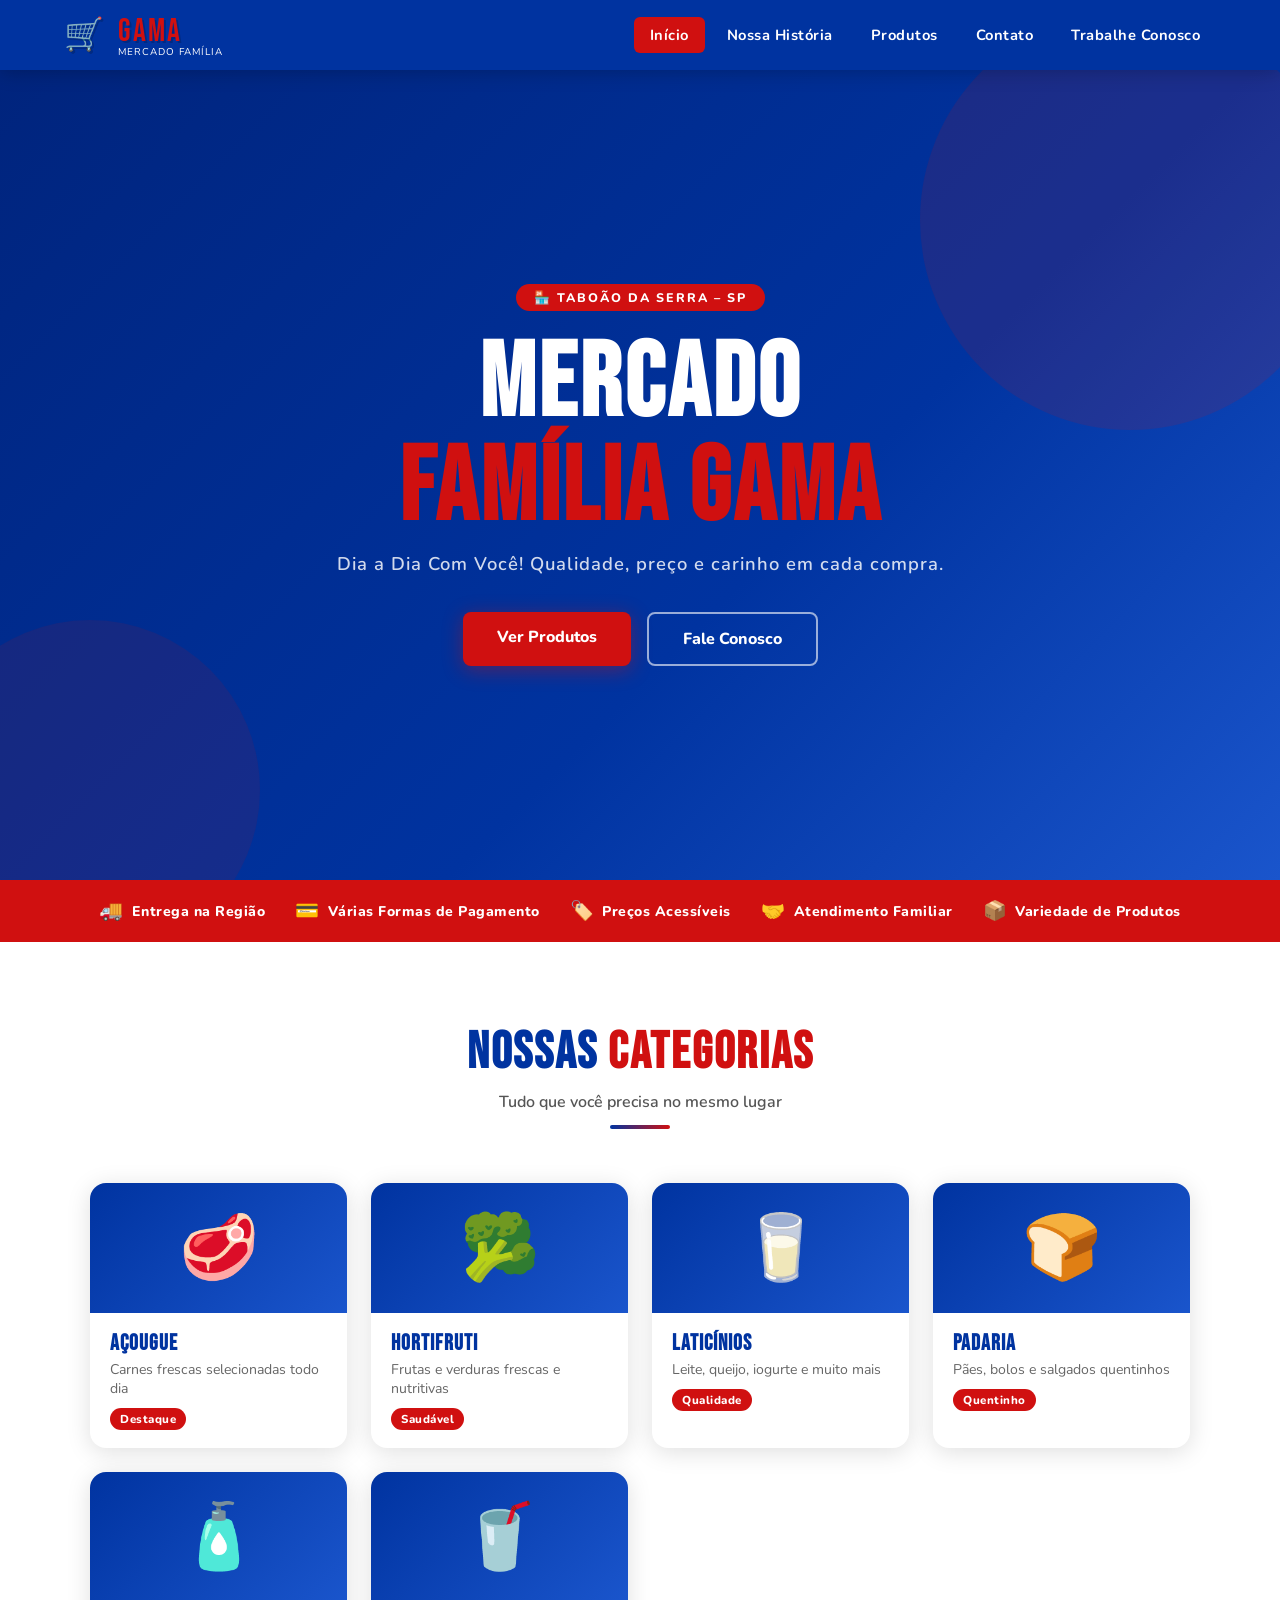
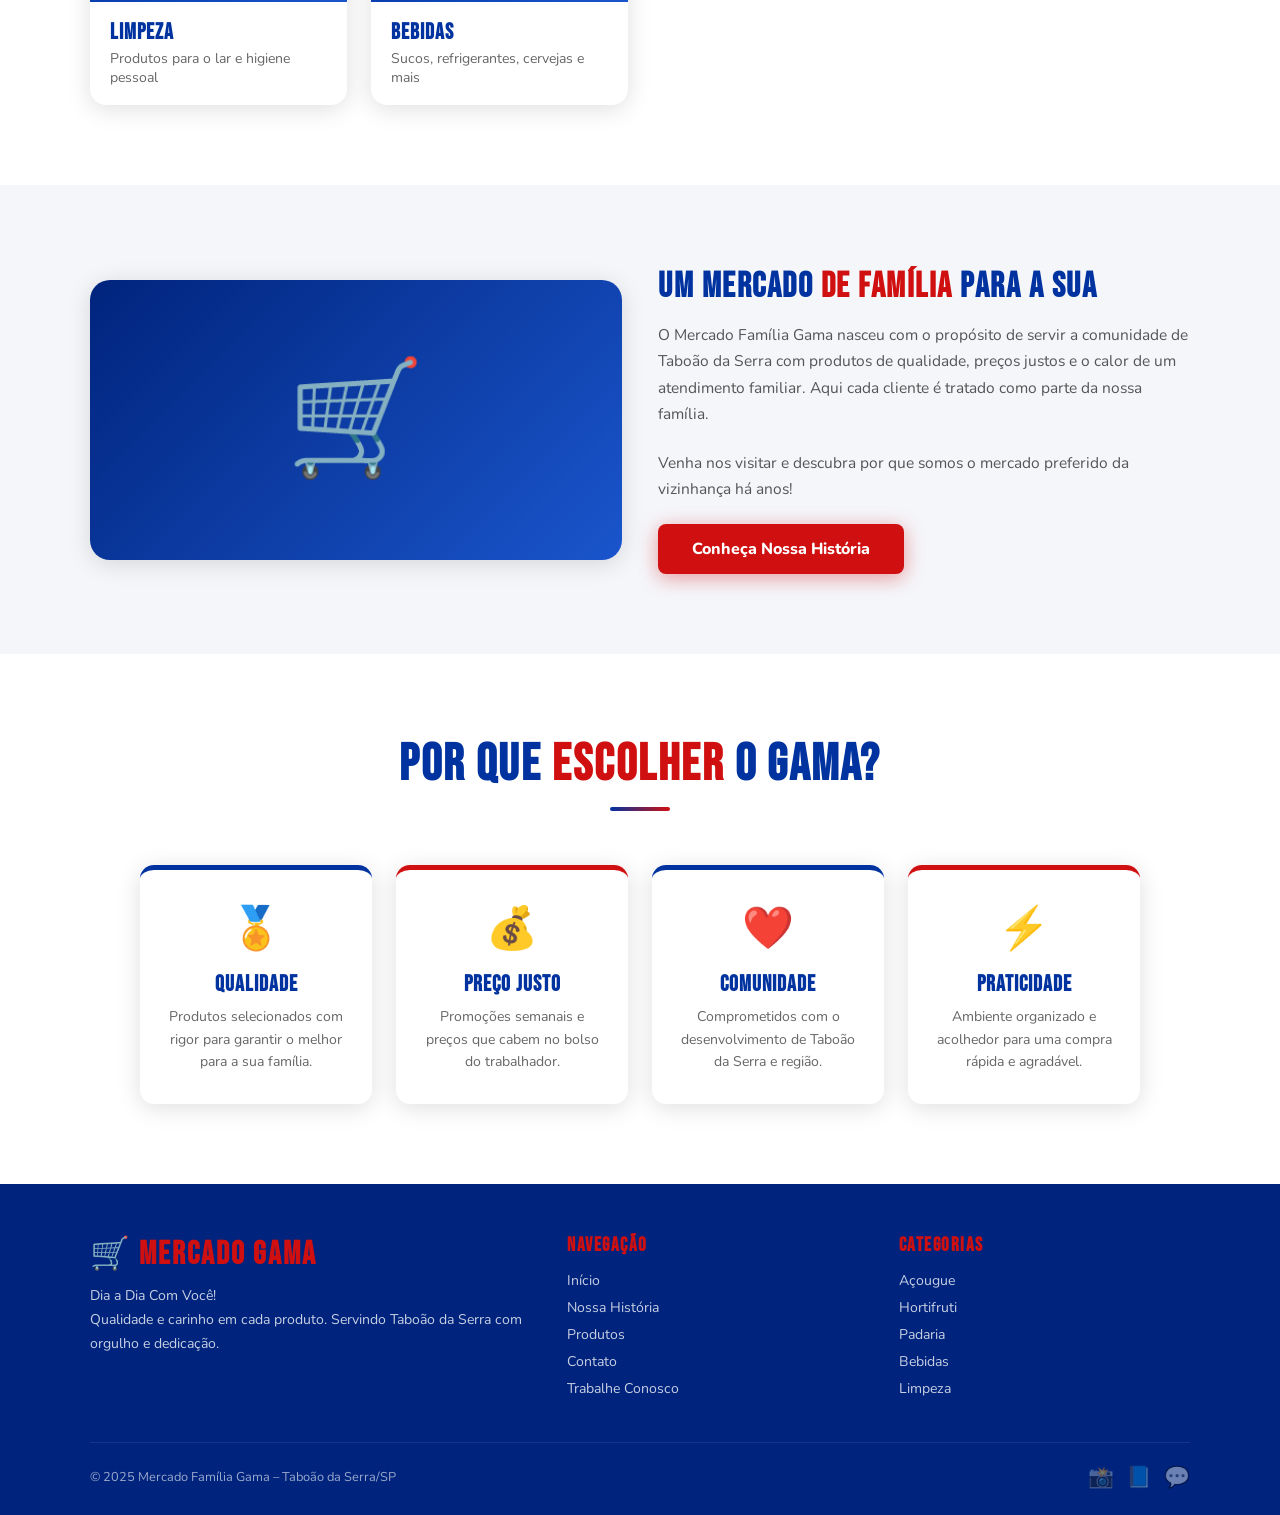
==== index.html @ 36bf292a "first commit" ====
<!DOCTYPE html>
<html lang="pt-BR">
<head>
  <meta charset="UTF-8" />
  <meta name="viewport" content="width=device-width, initial-scale=1.0"/>
  <title>Início – Mercado Família Gama</title>
  <link rel="preconnect" href="https://fonts.googleapis.com"/>
  <link href="https://fonts.googleapis.com/css2?family=Bebas+Neue&family=Nunito:wght@400;600;700;800;900&display=swap" rel="stylesheet"/>
  <style>
/* ===== MERCADO FAMÍLIA GAMA – style.css ===== */

@import url('https://fonts.googleapis.com/css2?family=Bebas+Neue&family=Nunito:wght@400;600;700;800;900&display=swap');

:root {
  --azul: #0033A0;
  --azul-escuro: #00247d;
  --azul-claro: #1a55cc;
  --vermelho: #D01010;
  --vermelho-escuro: #a50d0d;
  --branco: #ffffff;
  --cinza-claro: #f5f6fa;
  --cinza: #e0e3ed;
  --texto: #1a1a2e;
  --sombra: 0 4px 24px rgba(0,0,0,0.13);
}

* { margin: 0; padding: 0; box-sizing: border-box; }

html { scroll-behavior: smooth; }

body {
  font-family: 'Nunito', sans-serif;
  color: var(--texto);
  background: var(--branco);
  overflow-x: hidden;
}

/* ===== HEADER / NAV ===== */
header {
  background: var(--azul);
  position: sticky;
  top: 0;
  z-index: 1000;
  box-shadow: 0 2px 18px rgba(0,0,0,0.22);
}

nav {
  max-width: 1200px;
  margin: 0 auto;
  display: flex;
  align-items: center;
  justify-content: space-between;
  padding: 0 24px;
  height: 70px;
}

.logo-nav {
  display: flex;
  align-items: center;
  gap: 12px;
  text-decoration: none;
}

.logo-nav .cart-icon { font-size: 2rem; }

.logo-nav span {
  font-family: 'Bebas Neue', sans-serif;
  font-size: 2rem;
  color: var(--vermelho);
  letter-spacing: 2px;
  text-shadow: 2px 2px 0 rgba(0,0,0,0.18);
}

.logo-nav small {
  display: block;
  font-family: 'Nunito', sans-serif;
  font-size: 0.62rem;
  color: var(--branco);
  letter-spacing: 1px;
  text-transform: uppercase;
  margin-top: -6px;
}

.nav-links {
  display: flex;
  gap: 6px;
  list-style: none;
}

.nav-links a {
  color: var(--branco);
  text-decoration: none;
  font-weight: 700;
  font-size: 0.92rem;
  padding: 8px 16px;
  border-radius: 6px;
  transition: background 0.2s, color 0.2s;
  letter-spacing: 0.5px;
}

.nav-links a:hover,
.nav-links a.active {
  background: var(--vermelho);
  color: var(--branco);
}

.hamburger {
  display: none;
  flex-direction: column;
  gap: 5px;
  cursor: pointer;
  padding: 4px;
}

.hamburger span {
  display: block;
  width: 26px;
  height: 3px;
  background: var(--branco);
  border-radius: 2px;
  transition: all 0.3s;
}

/* ===== BOTÕES ===== */
.btn {
  padding: 14px 34px;
  border-radius: 8px;
  font-family: 'Nunito', sans-serif;
  font-weight: 800;
  font-size: 1rem;
  cursor: pointer;
  border: none;
  text-decoration: none;
  display: inline-block;
  transition: transform 0.15s, box-shadow 0.15s, background 0.2s;
}

.btn-primary {
  background: var(--vermelho);
  color: var(--branco);
  box-shadow: 0 4px 20px rgba(208,16,16,0.4);
}

.btn-primary:hover {
  background: var(--vermelho-escuro);
  transform: translateY(-2px);
  box-shadow: 0 8px 28px rgba(208,16,16,0.5);
}

.btn-outline {
  background: transparent;
  color: var(--branco);
  border: 2px solid rgba(255,255,255,0.6);
}

.btn-outline:hover {
  background: rgba(255,255,255,0.12);
  border-color: var(--branco);
  transform: translateY(-2px);
}

/* ===== FEATURES STRIP ===== */
.features {
  background: var(--vermelho);
  padding: 18px 24px;
}

.features-inner {
  max-width: 1100px;
  margin: 0 auto;
  display: flex;
  justify-content: space-around;
  flex-wrap: wrap;
  gap: 12px;
}

.feat-item {
  color: var(--branco);
  font-weight: 800;
  font-size: 0.88rem;
  display: flex;
  align-items: center;
  gap: 8px;
  letter-spacing: 0.5px;
}

.feat-item .icon { font-size: 1.2rem; }

/* ===== SECTION COMUM ===== */
.section { padding: 80px 24px; }

.section-alt { background: var(--cinza-claro); }

.section-title {
  text-align: center;
  margin-bottom: 54px;
}

.section-title h2 {
  font-family: 'Bebas Neue', sans-serif;
  font-size: clamp(2rem, 5vw, 3.2rem);
  color: var(--azul);
  letter-spacing: 2px;
}

.section-title h2 span { color: var(--vermelho); }

.section-title p {
  color: #555;
  font-size: 1rem;
  margin-top: 8px;
  font-weight: 600;
}

.divider {
  width: 60px;
  height: 4px;
  background: linear-gradient(90deg, var(--azul), var(--vermelho));
  margin: 12px auto 0;
  border-radius: 2px;
}

/* ===== CARDS DE CATEGORIAS ===== */
.cards-grid {
  max-width: 1100px;
  margin: 0 auto;
  display: grid;
  grid-template-columns: repeat(auto-fit, minmax(220px, 1fr));
  gap: 24px;
}

.card {
  background: var(--branco);
  border-radius: 16px;
  box-shadow: var(--sombra);
  overflow: hidden;
  transition: transform 0.22s, box-shadow 0.22s;
  cursor: pointer;
}

.card:hover {
  transform: translateY(-6px);
  box-shadow: 0 12px 36px rgba(0,51,160,0.16);
}

.card-thumb {
  height: 130px;
  display: flex;
  align-items: center;
  justify-content: center;
  font-size: 4rem;
  background: linear-gradient(135deg, var(--azul) 0%, var(--azul-claro) 100%);
}

.card-body { padding: 18px 20px; }

.card-body h3 {
  font-family: 'Bebas Neue', sans-serif;
  font-size: 1.35rem;
  color: var(--azul);
  letter-spacing: 1px;
}

.card-body p { color: #666; font-size: 0.88rem; margin-top: 4px; }

.card-tag {
  display: inline-block;
  margin-top: 10px;
  background: var(--vermelho);
  color: var(--branco);
  font-size: 0.72rem;
  font-weight: 800;
  padding: 3px 10px;
  border-radius: 12px;
  letter-spacing: 0.5px;
}

/* ===== DESTAQUES ===== */
.highlight-row {
  max-width: 1100px;
  margin: 0 auto;
  display: grid;
  grid-template-columns: 1fr 1fr;
  gap: 36px;
  align-items: center;
}

.highlight-text h3 {
  font-family: 'Bebas Neue', sans-serif;
  font-size: 2.2rem;
  color: var(--azul);
  letter-spacing: 1.5px;
  margin-bottom: 14px;
}

.highlight-text h3 span { color: var(--vermelho); }

.highlight-text p {
  color: #555;
  font-size: 0.97rem;
  line-height: 1.7;
  margin-bottom: 22px;
}

.highlight-visual {
  background: linear-gradient(135deg, var(--azul-escuro) 0%, var(--azul-claro) 100%);
  border-radius: 20px;
  height: 280px;
  display: flex;
  align-items: center;
  justify-content: center;
  font-size: 7rem;
  box-shadow: var(--sombra);
}

/* ===== HERO (HOME) ===== */
.hero {
  background: linear-gradient(135deg, var(--azul-escuro) 0%, var(--azul) 60%, var(--azul-claro) 100%);
  min-height: 90vh;
  display: flex;
  align-items: center;
  justify-content: center;
  position: relative;
  overflow: hidden;
}

.hero::before {
  content: '';
  position: absolute;
  top: -60px; right: -60px;
  width: 420px; height: 420px;
  background: var(--vermelho);
  opacity: 0.13;
  border-radius: 50%;
}

.hero::after {
  content: '';
  position: absolute;
  bottom: -80px; left: -80px;
  width: 340px; height: 340px;
  background: var(--vermelho);
  opacity: 0.10;
  border-radius: 50%;
}

.hero-inner {
  max-width: 800px;
  text-align: center;
  padding: 60px 24px;
  position: relative;
  z-index: 2;
  animation: fadeUp 0.9s ease both;
}

@keyframes fadeUp {
  from { opacity: 0; transform: translateY(40px); }
  to { opacity: 1; transform: translateY(0); }
}

.hero-badge {
  display: inline-block;
  background: var(--vermelho);
  color: var(--branco);
  font-size: 0.78rem;
  font-weight: 800;
  letter-spacing: 2px;
  text-transform: uppercase;
  padding: 5px 18px;
  border-radius: 20px;
  margin-bottom: 22px;
}

.hero h1 {
  font-family: 'Bebas Neue', sans-serif;
  font-size: clamp(3.2rem, 9vw, 6.5rem);
  color: var(--branco);
  line-height: 1;
  letter-spacing: 3px;
  margin-bottom: 10px;
}

.hero h1 span { color: var(--vermelho); }

.hero-sub {
  font-size: 1.15rem;
  color: rgba(255,255,255,0.82);
  margin-bottom: 36px;
  font-weight: 600;
  letter-spacing: 1px;
}

.hero-btns {
  display: flex;
  gap: 16px;
  justify-content: center;
  flex-wrap: wrap;
}

/* ===== VALORES GRID ===== */
.valores-grid {
  max-width: 1000px;
  margin: 0 auto;
  display: grid;
  grid-template-columns: repeat(auto-fit, minmax(200px, 1fr));
  gap: 24px;
}

.valor-card {
  background: var(--branco);
  border-radius: 14px;
  padding: 30px 22px;
  box-shadow: var(--sombra);
  text-align: center;
  border-top: 5px solid var(--azul);
  transition: transform 0.2s;
}

.valor-card:nth-child(even) { border-top-color: var(--vermelho); }
.valor-card:hover { transform: translateY(-5px); }

.valor-icon { font-size: 2.6rem; margin-bottom: 14px; }

.valor-card h3 {
  font-family: 'Bebas Neue', sans-serif;
  font-size: 1.4rem;
  color: var(--azul);
  letter-spacing: 1px;
  margin-bottom: 8px;
}

.valor-card p { font-size: 0.88rem; color: #666; line-height: 1.6; }

/* ===== PÁGINA HISTÓRIA ===== */
.historia-hero {
  background: linear-gradient(135deg, var(--azul-escuro), var(--azul));
  padding: 70px 24px;
  text-align: center;
  color: var(--branco);
}

.historia-hero h1 {
  font-family: 'Bebas Neue', sans-serif;
  font-size: clamp(2.5rem, 6vw, 4.5rem);
  letter-spacing: 3px;
}

.historia-hero h1 span { color: var(--vermelho); }
.historia-hero p { font-size: 1.05rem; opacity: 0.85; margin-top: 12px; font-weight: 600; }

.timeline {
  max-width: 860px;
  margin: 0 auto;
  position: relative;
  padding: 20px 0;
}

.timeline::before {
  content: '';
  position: absolute;
  left: 50%;
  top: 0; bottom: 0;
  width: 4px;
  background: linear-gradient(180deg, var(--azul), var(--vermelho));
  transform: translateX(-50%);
  border-radius: 2px;
}

.tl-item {
  display: flex;
  justify-content: flex-end;
  padding-right: calc(50% + 36px);
  margin-bottom: 48px;
  position: relative;
}

.tl-item:nth-child(even) {
  justify-content: flex-start;
  padding-right: 0;
  padding-left: calc(50% + 36px);
}

.tl-dot {
  position: absolute;
  left: 50%;
  top: 18px;
  transform: translateX(-50%);
  width: 20px; height: 20px;
  background: var(--vermelho);
  border-radius: 50%;
  border: 4px solid var(--branco);
  box-shadow: 0 0 0 3px var(--azul);
  z-index: 1;
}

.tl-card {
  background: var(--branco);
  border-radius: 14px;
  padding: 22px 24px;
  box-shadow: var(--sombra);
  max-width: 320px;
  border-left: 5px solid var(--azul);
}

.tl-item:nth-child(even) .tl-card {
  border-left: none;
  border-right: 5px solid var(--vermelho);
}

.tl-year {
  font-family: 'Bebas Neue', sans-serif;
  font-size: 1.8rem;
  color: var(--vermelho);
  letter-spacing: 2px;
}

.tl-card h4 {
  font-size: 1rem;
  font-weight: 800;
  color: var(--azul);
  margin: 4px 0 6px;
}

.tl-card p { font-size: 0.88rem; color: #555; line-height: 1.6; }

/* ===== PÁGINA PRODUTOS ===== */
.produtos-hero {
  background: linear-gradient(135deg, var(--vermelho-escuro), var(--vermelho));
  padding: 70px 24px;
  text-align: center;
  color: var(--branco);
}

.produtos-hero h1 {
  font-family: 'Bebas Neue', sans-serif;
  font-size: clamp(2.5rem, 6vw, 4.5rem);
  letter-spacing: 3px;
}

.produtos-hero p { font-size: 1.05rem; opacity: 0.85; margin-top: 12px; font-weight: 600; }

.filter-bar {
  max-width: 900px;
  margin: 0 auto 40px;
  display: flex;
  gap: 10px;
  flex-wrap: wrap;
  justify-content: center;
}

.filter-btn {
  padding: 9px 22px;
  border-radius: 24px;
  border: 2px solid var(--azul);
  background: var(--branco);
  color: var(--azul);
  font-family: 'Nunito', sans-serif;
  font-weight: 800;
  font-size: 0.88rem;
  cursor: pointer;
  transition: all 0.2s;
}

.filter-btn:hover,
.filter-btn.active {
  background: var(--azul);
  color: var(--branco);
}

.produtos-grid {
  max-width: 1100px;
  margin: 0 auto;
  display: grid;
  grid-template-columns: repeat(auto-fill, minmax(200px, 1fr));
  gap: 22px;
}

.produto-card {
  background: var(--branco);
  border-radius: 14px;
  box-shadow: var(--sombra);
  overflow: hidden;
  transition: transform 0.2s, box-shadow 0.2s;
}

.produto-card:hover {
  transform: translateY(-5px);
  box-shadow: 0 10px 32px rgba(0,51,160,0.15);
}

.produto-thumb {
  height: 120px;
  display: flex;
  align-items: center;
  justify-content: center;
  font-size: 3.5rem;
  background: var(--cinza-claro);
}

.produto-info { padding: 14px 16px 18px; }

.produto-info h4 {
  font-weight: 800;
  font-size: 0.93rem;
  color: var(--azul);
  margin-bottom: 2px;
}

.produto-info .cat { font-size: 0.75rem; color: #888; margin-bottom: 8px; }

.produto-preco {
  font-family: 'Bebas Neue', sans-serif;
  font-size: 1.4rem;
  color: var(--vermelho);
  letter-spacing: 1px;
}

/* ===== OFERTA BANNER ===== */
.oferta-banner {
  background: linear-gradient(90deg, var(--azul-escuro) 0%, var(--azul) 50%, var(--azul-claro) 100%);
  padding: 50px 24px;
  text-align: center;
  color: var(--branco);
  position: relative;
  overflow: hidden;
}

.oferta-banner::after {
  content: '🎉';
  position: absolute;
  font-size: 8rem;
  opacity: 0.08;
  right: 40px; top: -10px;
}

.oferta-banner h2 {
  font-family: 'Bebas Neue', sans-serif;
  font-size: 2.5rem;
  letter-spacing: 2px;
  margin-bottom: 10px;
}

.oferta-banner p { font-size: 1rem; opacity: 0.85; margin-bottom: 22px; font-weight: 600; }

/* ===== PÁGINA CONTATO ===== */
.contato-hero {
  background: linear-gradient(135deg, var(--azul-escuro), var(--azul));
  padding: 70px 24px;
  text-align: center;
  color: var(--branco);
}

.contato-hero h1 {
  font-family: 'Bebas Neue', sans-serif;
  font-size: clamp(2.5rem, 6vw, 4.5rem);
  letter-spacing: 3px;
}

.contato-hero h1 span { color: var(--vermelho); }
.contato-hero p { font-size: 1.05rem; opacity: 0.85; margin-top: 12px; font-weight: 600; }

.contato-layout {
  max-width: 1100px;
  margin: 0 auto;
  display: grid;
  grid-template-columns: 1fr 1.4fr;
  gap: 48px;
  align-items: start;
}

.contato-info h3 {
  font-family: 'Bebas Neue', sans-serif;
  font-size: 1.8rem;
  color: var(--azul);
  letter-spacing: 1.5px;
  margin-bottom: 24px;
}

.info-item {
  display: flex;
  gap: 14px;
  margin-bottom: 22px;
  align-items: flex-start;
}

.info-icon {
  width: 44px; height: 44px;
  background: linear-gradient(135deg, var(--azul), var(--azul-claro));
  border-radius: 10px;
  display: flex;
  align-items: center;
  justify-content: center;
  font-size: 1.3rem;
  flex-shrink: 0;
  color: var(--branco);
}

.info-text strong {
  display: block;
  font-weight: 800;
  color: var(--azul);
  font-size: 0.9rem;
}

.info-text span { font-size: 0.88rem; color: #555; }

.horarios {
  background: var(--cinza-claro);
  border-radius: 14px;
  padding: 20px;
  margin-top: 24px;
  border-left: 4px solid var(--azul);
}

.horarios h4 {
  font-family: 'Bebas Neue', sans-serif;
  font-size: 1.2rem;
  color: var(--azul);
  letter-spacing: 1px;
  margin-bottom: 10px;
}

.horarios p {
  font-size: 0.88rem;
  color: #555;
  margin-bottom: 5px;
  display: flex;
  justify-content: space-between;
}

.horarios p span { font-weight: 700; color: var(--vermelho); }

/* ===== FORMULÁRIO ===== */
.form-card {
  background: var(--branco);
  border-radius: 20px;
  box-shadow: 0 8px 40px rgba(0,51,160,0.12);
  padding: 40px;
}

.form-card h3 {
  font-family: 'Bebas Neue', sans-serif;
  font-size: 1.8rem;
  color: var(--azul);
  letter-spacing: 1.5px;
  margin-bottom: 24px;
}

.form-group { margin-bottom: 18px; }

.form-group label {
  display: block;
  font-weight: 800;
  font-size: 0.88rem;
  color: var(--azul);
  margin-bottom: 6px;
}

.form-group input,
.form-group select,
.form-group textarea {
  width: 100%;
  padding: 12px 16px;
  border: 2px solid var(--cinza);
  border-radius: 10px;
  font-family: 'Nunito', sans-serif;
  font-size: 0.93rem;
  color: var(--texto);
  background: var(--branco);
  transition: border-color 0.2s, box-shadow 0.2s;
  outline: none;
}

.form-group input:focus,
.form-group select:focus,
.form-group textarea:focus {
  border-color: var(--azul);
  box-shadow: 0 0 0 4px rgba(0,51,160,0.08);
}

.form-group textarea { resize: vertical; min-height: 120px; }

.form-row { display: grid; grid-template-columns: 1fr 1fr; gap: 14px; }

.btn-submit {
  width: 100%;
  background: var(--vermelho);
  color: var(--branco);
  padding: 15px;
  border-radius: 10px;
  font-family: 'Nunito', sans-serif;
  font-weight: 900;
  font-size: 1.05rem;
  border: none;
  cursor: pointer;
  transition: background 0.2s, transform 0.15s;
  letter-spacing: 0.5px;
}

.btn-submit:hover {
  background: var(--vermelho-escuro);
  transform: translateY(-2px);
}

.sucesso-msg {
  display: none;
  background: #e8f5e9;
  border: 2px solid #43a047;
  color: #2e7d32;
  border-radius: 10px;
  padding: 16px 20px;
  font-weight: 700;
  margin-top: 16px;
  text-align: center;
}

.erro-msg {
  display: none;
  background: #ffebee;
  border: 2px solid #e53935;
  color: #b71c1c;
  border-radius: 10px;
  padding: 16px 20px;
  font-weight: 700;
  margin-top: 16px;
  text-align: center;
}

.mapa-placeholder {
  background: linear-gradient(135deg, var(--cinza-claro), var(--cinza));
  border-radius: 16px;
  height: 220px;
  display: flex;
  flex-direction: column;
  align-items: center;
  justify-content: center;
  gap: 10px;
  margin-top: 28px;
  border: 2px dashed var(--azul);
  color: var(--azul);
}

.mapa-placeholder .map-icon { font-size: 3rem; }

.mapa-placeholder p { font-weight: 700; font-size: 0.88rem; text-align: center; }

/* ===== PÁGINA TRABALHE CONOSCO ===== */
.trabalhe-hero {
  background: linear-gradient(135deg, #0a2a00 0%, #1b5e20 60%, #2e7d32 100%);
  padding: 70px 24px;
  text-align: center;
  color: var(--branco);
  position: relative;
  overflow: hidden;
}

.trabalhe-hero::before {
  content: '💼';
  position: absolute;
  font-size: 12rem;
  opacity: 0.06;
  right: 5%; top: -10px;
}

.trabalhe-hero h1 {
  font-family: 'Bebas Neue', sans-serif;
  font-size: clamp(2.5rem, 6vw, 4.5rem);
  letter-spacing: 3px;
}

.trabalhe-hero h1 span { color: #a5d6a7; }
.trabalhe-hero p { font-size: 1.05rem; opacity: 0.85; margin-top: 12px; font-weight: 600; }

.beneficios-grid {
  max-width: 1000px;
  margin: 0 auto;
  display: grid;
  grid-template-columns: repeat(auto-fit, minmax(200px, 1fr));
  gap: 20px;
}

.beneficio-card {
  background: var(--branco);
  border-radius: 14px;
  padding: 26px 20px;
  box-shadow: var(--sombra);
  text-align: center;
  border-top: 5px solid #2e7d32;
  transition: transform 0.2s;
}

.beneficio-card:hover { transform: translateY(-4px); }

.beneficio-icon { font-size: 2.2rem; margin-bottom: 10px; }

.beneficio-card h4 {
  font-family: 'Bebas Neue', sans-serif;
  font-size: 1.2rem;
  color: #1b5e20;
  letter-spacing: 1px;
  margin-bottom: 6px;
}

.beneficio-card p { font-size: 0.83rem; color: #555; line-height: 1.55; }

/* Formulário de Candidatura */
.candidatura-layout {
  max-width: 900px;
  margin: 0 auto;
}

.candidatura-card {
  background: var(--branco);
  border-radius: 20px;
  box-shadow: 0 8px 40px rgba(0,0,0,0.10);
  padding: 48px;
  border-top: 6px solid #2e7d32;
}

.candidatura-card h3 {
  font-family: 'Bebas Neue', sans-serif;
  font-size: 2rem;
  color: #1b5e20;
  letter-spacing: 1.5px;
  margin-bottom: 8px;
}

.candidatura-card .subtitulo {
  color: #555;
  font-size: 0.93rem;
  margin-bottom: 32px;
  font-weight: 600;
}

/* Seção de área + subareas */
.area-wrapper {
  background: var(--cinza-claro);
  border-radius: 14px;
  padding: 22px;
  border-left: 4px solid #2e7d32;
  margin-bottom: 18px;
}

.area-wrapper label {
  display: block;
  font-weight: 800;
  font-size: 0.88rem;
  color: #1b5e20;
  margin-bottom: 6px;
}

.subareas {
  display: none;
  margin-top: 14px;
  padding-top: 14px;
  border-top: 1px dashed var(--cinza);
}

.subareas.visible { display: block; }

.subareas label {
  display: block;
  font-weight: 800;
  font-size: 0.88rem;
  color: var(--azul);
  margin-bottom: 6px;
}

.subareas-opcoes {
  display: grid;
  grid-template-columns: repeat(auto-fill, minmax(200px, 1fr));
  gap: 10px;
}

.subarea-check {
  display: flex;
  align-items: center;
  gap: 8px;
  background: var(--branco);
  border: 2px solid var(--cinza);
  border-radius: 8px;
  padding: 10px 14px;
  cursor: pointer;
  transition: border-color 0.2s, background 0.2s;
  font-size: 0.88rem;
  font-weight: 700;
  color: var(--texto);
}

.subarea-check:hover { border-color: #2e7d32; background: #f1f8e9; }

.subarea-check input[type="checkbox"] {
  width: 16px;
  height: 16px;
  accent-color: #2e7d32;
  cursor: pointer;
  flex-shrink: 0;
}

/* Experiência / Disponibilidade */
.radio-group {
  display: flex;
  gap: 12px;
  flex-wrap: wrap;
  margin-top: 6px;
}

.radio-option {
  display: flex;
  align-items: center;
  gap: 8px;
  background: var(--branco);
  border: 2px solid var(--cinza);
  border-radius: 8px;
  padding: 10px 16px;
  cursor: pointer;
  transition: border-color 0.2s, background 0.2s;
  font-size: 0.88rem;
  font-weight: 700;
  color: var(--texto);
}

.radio-option:hover { border-color: #2e7d32; background: #f1f8e9; }

.radio-option input[type="radio"] {
  accent-color: #2e7d32;
  cursor: pointer;
}

/* Progresso etapas */
.progress-steps {
  display: flex;
  align-items: center;
  justify-content: center;
  gap: 0;
  margin-bottom: 40px;
}

.step {
  display: flex;
  flex-direction: column;
  align-items: center;
  gap: 6px;
}

.step-num {
  width: 38px; height: 38px;
  border-radius: 50%;
  background: var(--cinza);
  color: #888;
  font-weight: 900;
  font-size: 1rem;
  display: flex;
  align-items: center;
  justify-content: center;
  transition: background 0.3s, color 0.3s;
}

.step.active .step-num, .step.done .step-num {
  background: #2e7d32;
  color: var(--branco);
}

.step-label {
  font-size: 0.7rem;
  font-weight: 800;
  color: #888;
  letter-spacing: 0.5px;
  text-transform: uppercase;
  text-align: center;
}

.step.active .step-label, .step.done .step-label { color: #2e7d32; }

.step-line {
  height: 3px;
  width: 60px;
  background: var(--cinza);
  margin-bottom: 22px;
  transition: background 0.3s;
}

.step-line.done { background: #2e7d32; }

/* Etapas do form */
.form-step { display: none; }
.form-step.active { display: block; }

.step-title {
  font-family: 'Bebas Neue', sans-serif;
  font-size: 1.4rem;
  color: #1b5e20;
  letter-spacing: 1px;
  margin-bottom: 20px;
  padding-bottom: 10px;
  border-bottom: 2px solid #e8f5e9;
}

.form-nav {
  display: flex;
  justify-content: space-between;
  margin-top: 28px;
  gap: 12px;
}

.btn-voltar {
  background: var(--cinza);
  color: var(--texto);
  padding: 12px 28px;
  border-radius: 8px;
  font-family: 'Nunito', sans-serif;
  font-weight: 800;
  font-size: 0.95rem;
  border: none;
  cursor: pointer;
  transition: background 0.2s;
}

.btn-voltar:hover { background: #ccc; }

.btn-avancar, .btn-enviar-curriculo {
  background: #2e7d32;
  color: var(--branco);
  padding: 12px 32px;
  border-radius: 8px;
  font-family: 'Nunito', sans-serif;
  font-weight: 900;
  font-size: 0.95rem;
  border: none;
  cursor: pointer;
  transition: background 0.2s, transform 0.15s;
  box-shadow: 0 4px 16px rgba(46,125,50,0.3);
}

.btn-avancar:hover, .btn-enviar-curriculo:hover {
  background: #1b5e20;
  transform: translateY(-2px);
}

.sucesso-candidatura {
  display: none;
  text-align: center;
  padding: 48px 20px;
}

.sucesso-candidatura .check-icon { font-size: 5rem; margin-bottom: 16px; }

.sucesso-candidatura h3 {
  font-family: 'Bebas Neue', sans-serif;
  font-size: 2.2rem;
  color: #1b5e20;
  letter-spacing: 2px;
  margin-bottom: 12px;
}

.sucesso-candidatura p { color: #555; font-size: 0.97rem; line-height: 1.7; max-width: 500px; margin: 0 auto; }

/* ===== FOOTER ===== */
footer {
  background: var(--azul-escuro);
  color: var(--branco);
  padding: 50px 24px 24px;
}

.footer-inner {
  max-width: 1100px;
  margin: 0 auto;
  display: grid;
  grid-template-columns: 1.5fr 1fr 1fr;
  gap: 40px;
  margin-bottom: 36px;
}

.footer-brand h3 {
  font-family: 'Bebas Neue', sans-serif;
  font-size: 2rem;
  color: var(--vermelho);
  letter-spacing: 2px;
  margin-bottom: 10px;
}

.footer-brand p { font-size: 0.88rem; opacity: 0.78; line-height: 1.7; }

.footer-col h4 {
  font-family: 'Bebas Neue', sans-serif;
  font-size: 1.2rem;
  letter-spacing: 1.5px;
  color: var(--vermelho);
  margin-bottom: 14px;
}

.footer-col ul { list-style: none; }

.footer-col li { margin-bottom: 8px; font-size: 0.88rem; opacity: 0.78; }

.footer-col a {
  color: inherit;
  text-decoration: none;
  cursor: pointer;
  transition: opacity 0.2s;
}

.footer-col a:hover { opacity: 1; text-decoration: underline; }

.footer-bottom {
  max-width: 1100px;
  margin: 0 auto;
  border-top: 1px solid rgba(255,255,255,0.12);
  padding-top: 20px;
  display: flex;
  justify-content: space-between;
  align-items: center;
  flex-wrap: wrap;
  gap: 10px;
  font-size: 0.8rem;
  opacity: 0.6;
}

.social-links { display: flex; gap: 12px; }

.social-links a {
  color: var(--branco);
  font-size: 1.3rem;
  text-decoration: none;
  opacity: 0.7;
  transition: opacity 0.2s;
}

.social-links a:hover { opacity: 1; }

/* ===== RESPONSIVE ===== */
@media (max-width: 768px) {
  .nav-links {
    display: none;
    position: fixed;
    top: 70px; left: 0; right: 0;
    background: var(--azul-escuro);
    flex-direction: column;
    padding: 20px;
    gap: 4px;
    z-index: 999;
  }

  .nav-links.open { display: flex; }

  .hamburger { display: flex; }

  .highlight-row { grid-template-columns: 1fr; }
  .highlight-visual { height: 180px; font-size: 4.5rem; }

  .timeline::before { left: 16px; }
  .tl-item, .tl-item:nth-child(even) {
    justify-content: flex-start;
    padding-left: 50px;
    padding-right: 0;
  }

  .tl-dot { left: 16px; }

  .tl-item:nth-child(even) .tl-card {
    border-right: none;
    border-left: 5px solid var(--vermelho);
  }

  .contato-layout { grid-template-columns: 1fr; }
  .form-row { grid-template-columns: 1fr; }
  .footer-inner { grid-template-columns: 1fr; gap: 28px; }
  .footer-bottom { flex-direction: column; text-align: center; }

  .candidatura-card { padding: 28px 20px; }
  .subareas-opcoes { grid-template-columns: 1fr; }
  .step-line { width: 30px; }
}

</style>
</head>
<body>

<!-- HEADER -->
<header>
  <nav>
    <a class="logo-nav" href="index.html">
      <span class="cart-icon">🛒</span>
      <div>
        <span>GAMA</span>
        <small>Mercado Família</small>
      </div>
    </a>
    <ul class="nav-links" id="navLinks">
      <li><a href="index.html" class="active">Início</a></li>
      <li><a href="historia.html">Nossa História</a></li>
      <li><a href="produtos.html">Produtos</a></li>
      <li><a href="contato.html">Contato</a></li>
      <li><a href="trabalhe-conosco.html">Trabalhe Conosco</a></li>
    </ul>
    <div class="hamburger" id="hamburger" onclick="toggleMenu()">
      <span></span><span></span><span></span>
    </div>
  </nav>
</header>

<!-- HERO -->
<section class="hero">
  <div class="hero-inner">
    <div class="hero-badge">🏪 Taboão da Serra – SP</div>
    <h1>MERCADO<br><span>FAMÍLIA GAMA</span></h1>
    <p class="hero-sub">Dia a Dia Com Você! Qualidade, preço e carinho em cada compra.</p>
    <div class="hero-btns">
      <a class="btn btn-primary" href="produtos.html">Ver Produtos</a>
      <a class="btn btn-outline" href="contato.html">Fale Conosco</a>
    </div>
  </div>
</section>

<!-- FEATURES STRIP -->
<div class="features">
  <div class="features-inner">
    <div class="feat-item"><span class="icon">🚚</span> Entrega na Região</div>
    <div class="feat-item"><span class="icon">💳</span> Várias Formas de Pagamento</div>
    <div class="feat-item"><span class="icon">🏷️</span> Preços Acessíveis</div>
    <div class="feat-item"><span class="icon">🤝</span> Atendimento Familiar</div>
    <div class="feat-item"><span class="icon">📦</span> Variedade de Produtos</div>
  </div>
</div>

<!-- CATEGORIAS -->
<section class="section">
  <div class="section-title">
    <h2>NOSSAS <span>CATEGORIAS</span></h2>
    <p>Tudo que você precisa no mesmo lugar</p>
    <div class="divider"></div>
  </div>
  <div class="cards-grid">
    <a class="card" href="produtos.html" style="text-decoration:none;">
      <div class="card-thumb">🥩</div>
      <div class="card-body">
        <h3>Açougue</h3>
        <p>Carnes frescas selecionadas todo dia</p>
        <span class="card-tag">Destaque</span>
      </div>
    </a>
    <a class="card" href="produtos.html" style="text-decoration:none;">
      <div class="card-thumb">🥦</div>
      <div class="card-body">
        <h3>Hortifruti</h3>
        <p>Frutas e verduras frescas e nutritivas</p>
        <span class="card-tag">Saudável</span>
      </div>
    </a>
    <a class="card" href="produtos.html" style="text-decoration:none;">
      <div class="card-thumb">🥛</div>
      <div class="card-body">
        <h3>Laticínios</h3>
        <p>Leite, queijo, iogurte e muito mais</p>
        <span class="card-tag">Qualidade</span>
      </div>
    </a>
    <a class="card" href="produtos.html" style="text-decoration:none;">
      <div class="card-thumb">🍞</div>
      <div class="card-body">
        <h3>Padaria</h3>
        <p>Pães, bolos e salgados quentinhos</p>
        <span class="card-tag">Quentinho</span>
      </div>
    </a>
    <a class="card" href="produtos.html" style="text-decoration:none;">
      <div class="card-thumb">🧴</div>
      <div class="card-body">
        <h3>Limpeza</h3>
        <p>Produtos para o lar e higiene pessoal</p>
      </div>
    </a>
    <a class="card" href="produtos.html" style="text-decoration:none;">
      <div class="card-thumb">🥤</div>
      <div class="card-body">
        <h3>Bebidas</h3>
        <p>Sucos, refrigerantes, cervejas e mais</p>
      </div>
    </a>
  </div>
</section>

<!-- DESTAQUE SOBRE O MERCADO -->
<section class="section section-alt">
  <div class="highlight-row">
    <div>
      <div class="highlight-visual">🛒</div>
    </div>
    <div class="highlight-text">
      <h3>UM MERCADO <span>DE FAMÍLIA</span> PARA A SUA</h3>
      <p>O Mercado Família Gama nasceu com o propósito de servir a comunidade de Taboão da Serra com produtos de qualidade, preços justos e o calor de um atendimento familiar. Aqui cada cliente é tratado como parte da nossa família.</p>
      <p>Venha nos visitar e descubra por que somos o mercado preferido da vizinhança há anos!</p>
      <a class="btn btn-primary" href="historia.html">Conheça Nossa História</a>
    </div>
  </div>
</section>

<!-- POR QUE ESCOLHER -->
<section class="section">
  <div class="section-title">
    <h2>POR QUE <span>ESCOLHER</span> O GAMA?</h2>
    <div class="divider"></div>
  </div>
  <div class="valores-grid">
    <div class="valor-card">
      <div class="valor-icon">🏅</div>
      <h3>Qualidade</h3>
      <p>Produtos selecionados com rigor para garantir o melhor para a sua família.</p>
    </div>
    <div class="valor-card">
      <div class="valor-icon">💰</div>
      <h3>Preço Justo</h3>
      <p>Promoções semanais e preços que cabem no bolso do trabalhador.</p>
    </div>
    <div class="valor-card">
      <div class="valor-icon">❤️</div>
      <h3>Comunidade</h3>
      <p>Comprometidos com o desenvolvimento de Taboão da Serra e região.</p>
    </div>
    <div class="valor-card">
      <div class="valor-icon">⚡</div>
      <h3>Praticidade</h3>
      <p>Ambiente organizado e acolhedor para uma compra rápida e agradável.</p>
    </div>
  </div>
</section>

<!-- FOOTER -->
<footer>
  <div class="footer-inner">
    <div class="footer-brand">
      <h3>🛒 MERCADO GAMA</h3>
      <p>Dia a Dia Com Você!<br>Qualidade e carinho em cada produto. Servindo Taboão da Serra com orgulho e dedicação.</p>
    </div>
    <div class="footer-col">
      <h4>Navegação</h4>
      <ul>
        <li><a href="index.html">Início</a></li>
        <li><a href="historia.html">Nossa História</a></li>
        <li><a href="produtos.html">Produtos</a></li>
        <li><a href="contato.html">Contato</a></li>
        <li><a href="trabalhe-conosco.html">Trabalhe Conosco</a></li>
      </ul>
    </div>
    <div class="footer-col">
      <h4>Categorias</h4>
      <ul>
        <li><a href="produtos.html">Açougue</a></li>
        <li><a href="produtos.html">Hortifruti</a></li>
        <li><a href="produtos.html">Padaria</a></li>
        <li><a href="produtos.html">Bebidas</a></li>
        <li><a href="produtos.html">Limpeza</a></li>
      </ul>
    </div>
  </div>
  <div class="footer-bottom">
    <span>© 2025 Mercado Família Gama – Taboão da Serra/SP</span>
    <div class="social-links">
      <a href="#" title="Instagram">📸</a>
      <a href="#" title="Facebook">📘</a>
      <a href="#" title="WhatsApp">💬</a>
    </div>
  </div>
</footer>

<script>
/* ===== MERCADO FAMÍLIA GAMA – script.js ===== */

/* ---------- NAVEGAÇÃO ENTRE PÁGINAS ---------- */
function toggleMenu() {
  document.getElementById('navLinks').classList.toggle('open');
}

/* ---------- FILTRO DE PRODUTOS ---------- */
function filterProd(cat, btn) {
  document.querySelectorAll('.filter-btn').forEach(b => b.classList.remove('active'));
  btn.classList.add('active');
  document.querySelectorAll('.produto-card').forEach(card => {
    card.style.display = (cat === 'todos' || card.dataset.cat === cat) ? '' : 'none';
  });
}

/* ---------- FORMULÁRIO DE CONTATO ---------- */
function enviarFormulario() {
  const nome     = document.getElementById('nome').value.trim();
  const email    = document.getElementById('email').value.trim();
  const assunto  = document.getElementById('assunto').value;
  const mensagem = document.getElementById('mensagem').value.trim();

  if (!nome || !email || !assunto || !mensagem) {
    alert('Por favor, preencha todos os campos obrigatórios (*).');
    return;
  }

  const emailRegex = /^[^\s@]+@[^\s@]+\.[^\s@]+$/;
  if (!emailRegex.test(email)) {
    alert('Por favor, informe um e-mail válido.');
    return;
  }

  document.getElementById('sucessoMsg').style.display = 'block';
  ['nome','email','telefone','assunto','mensagem'].forEach(id => {
    const el = document.getElementById(id);
    if (el) el.value = '';
  });

  setTimeout(() => {
    const msg = document.getElementById('sucessoMsg');
    if (msg) msg.style.display = 'none';
  }, 5000);
}

/* ---------- FORMULÁRIO TRABALHE CONOSCO (multi-step) ---------- */

// Mapeamento de área → subareas
const subareasPorArea = {
  escritorio: {
    label: 'Escritório',
    opcoes: [
      { value: 'ti',         label: '💻 Desenvolvedor de TI' },
      { value: 'marketing',  label: '📣 Marketing & Redes Sociais' },
      { value: 'financeiro', label: '💰 Financeiro / Contabilidade' },
      { value: 'rh',         label: '👥 Recursos Humanos' },
      { value: 'compras',    label: '🛒 Compras & Suprimentos' },
      { value: 'adm',        label: '📋 Assistente Administrativo' },
    ]
  },
  unidade: {
    label: 'Trabalhar na Unidade',
    opcoes: [
      { value: 'caixa',      label: '🖥️ Operador(a) de Caixa' },
      { value: 'repositor',  label: '📦 Repositor(a) de Produtos' },
      { value: 'faxineiro',  label: '🧹 Auxiliar de Limpeza' },
      { value: 'acougue',    label: '🥩 Auxiliar de Açougue' },
      { value: 'hortifruti', label: '🥦 Auxiliar de Hortifruti' },
      { value: 'padaria',    label: '🍞 Auxiliar de Padaria' },
      { value: 'seguranca',  label: '🛡️ Segurança Patrimonial' },
      { value: 'estoque',    label: '🏭 Auxiliar de Estoque' },
    ]
  },
  logistica: {
    label: 'Logística & Entregas',
    opcoes: [
      { value: 'motorista',  label: '🚚 Motorista Entregador' },
      { value: 'ajudante',   label: '📬 Ajudante de Entrega' },
      { value: 'separacao',  label: '📋 Separador de Pedidos' },
    ]
  },
  gerencia: {
    label: 'Gerência & Supervisão',
    opcoes: [
      { value: 'gerente',    label: '🏆 Gerente de Loja' },
      { value: 'supervisor', label: '📊 Supervisor de Setor' },
      { value: 'lider',      label: '⭐ Líder de Equipe' },
    ]
  }
};

let stepAtual = 1;
const totalSteps = 3;

function atualizarSteps() {
  // Atualiza os indicadores visuais
  document.querySelectorAll('.step').forEach((el, i) => {
    const num = i + 1;
    el.classList.remove('active', 'done');
    if (num < stepAtual) el.classList.add('done');
    if (num === stepAtual) el.classList.add('active');
  });

  document.querySelectorAll('.step-line').forEach((el, i) => {
    el.classList.toggle('done', i + 1 < stepAtual);
  });

  // Mostra apenas o step atual
  document.querySelectorAll('.form-step').forEach((el, i) => {
    el.classList.toggle('active', i + 1 === stepAtual);
  });

  // Botão voltar
  const btnVoltar = document.getElementById('btnVoltar');
  if (btnVoltar) btnVoltar.style.display = stepAtual > 1 ? 'inline-block' : 'none';
}

function avancarStep() {
  if (!validarStep(stepAtual)) return;
  if (stepAtual < totalSteps) {
    stepAtual++;
    atualizarSteps();
    window.scrollTo({ top: document.querySelector('.candidatura-card').offsetTop - 100, behavior: 'smooth' });
  }
}

function voltarStep() {
  if (stepAtual > 1) {
    stepAtual--;
    atualizarSteps();
  }
}

function validarStep(step) {
  if (step === 1) {
    const nome  = document.getElementById('tc-nome')?.value.trim();
    const nasc  = document.getElementById('tc-nascimento')?.value;
    const email = document.getElementById('tc-email')?.value.trim();
    const tel   = document.getElementById('tc-telefone')?.value.trim();

    if (!nome || !nasc || !email || !tel) {
      mostrarErro('Por favor, preencha todos os campos obrigatórios do Passo 1.');
      return false;
    }
    const emailRegex = /^[^\s@]+@[^\s@]+\.[^\s@]+$/;
    if (!emailRegex.test(email)) {
      mostrarErro('Por favor, informe um e-mail válido.');
      return false;
    }
    // Validação de idade mínima (16 anos)
    const nascDate = new Date(nasc);
    const hoje = new Date();
    const idade = hoje.getFullYear() - nascDate.getFullYear();
    if (idade < 16) {
      mostrarErro('A idade mínima para candidatura é de 16 anos.');
      return false;
    }
    esconderErro();
    return true;
  }

  if (step === 2) {
    const area = document.getElementById('tc-area')?.value;
    if (!area) {
      mostrarErro('Por favor, selecione uma área de interesse.');
      return false;
    }
    const checks = document.querySelectorAll('.subarea-check input[type="checkbox"]:checked');
    if (checks.length === 0) {
      mostrarErro('Por favor, selecione pelo menos uma função de interesse.');
      return false;
    }
    esconderErro();
    return true;
  }

  return true;
}

function mostrarErro(msg) {
  const el = document.getElementById('erroMsg');
  if (el) { el.textContent = '⚠️ ' + msg; el.style.display = 'block'; }
  else alert(msg);
}

function esconderErro() {
  const el = document.getElementById('erroMsg');
  if (el) el.style.display = 'none';
}

function onAreaChange() {
  const area = document.getElementById('tc-area')?.value;
  const wrapper = document.getElementById('subarea-wrapper');
  const container = document.getElementById('subareas-container');
  if (!wrapper || !container) return;

  if (!area || !subareasPorArea[area]) {
    wrapper.classList.remove('visible');
    container.innerHTML = '';
    return;
  }

  const dados = subareasPorArea[area];
  container.innerHTML = dados.opcoes.map(op => `
    <label class="subarea-check">
      <input type="checkbox" name="funcao" value="${op.value}">
      ${op.label}
    </label>
  `).join('');

  wrapper.classList.add('visible');
}

function enviarCandidatura() {
  if (!validarStep(3)) return;

  const nome  = document.getElementById('tc-nome')?.value.trim();
  const area  = document.getElementById('tc-area')?.value;
  const checks = [...document.querySelectorAll('.subarea-check input[type="checkbox"]:checked')]
    .map(c => c.parentElement.textContent.trim()).join(', ');

  // Esconde o formulário e mostra confirmação
  document.getElementById('formCandidatura').style.display = 'none';
  const sucesso = document.getElementById('sucessoCandidatura');
  if (sucesso) {
    sucesso.style.display = 'block';
    const nomeEl = document.getElementById('sucesso-nome');
    if (nomeEl) nomeEl.textContent = nome;
    const funcEl = document.getElementById('sucesso-funcoes');
    if (funcEl) funcEl.textContent = checks;
  }
  window.scrollTo({ top: 0, behavior: 'smooth' });
}

// Inicialização ao carregar a página
document.addEventListener('DOMContentLoaded', () => {
  // Inicializa steps do form trabalhe conosco (se existir)
  if (document.querySelector('.progress-steps')) {
    atualizarSteps();
  }
});

</script>
</body>
</html>
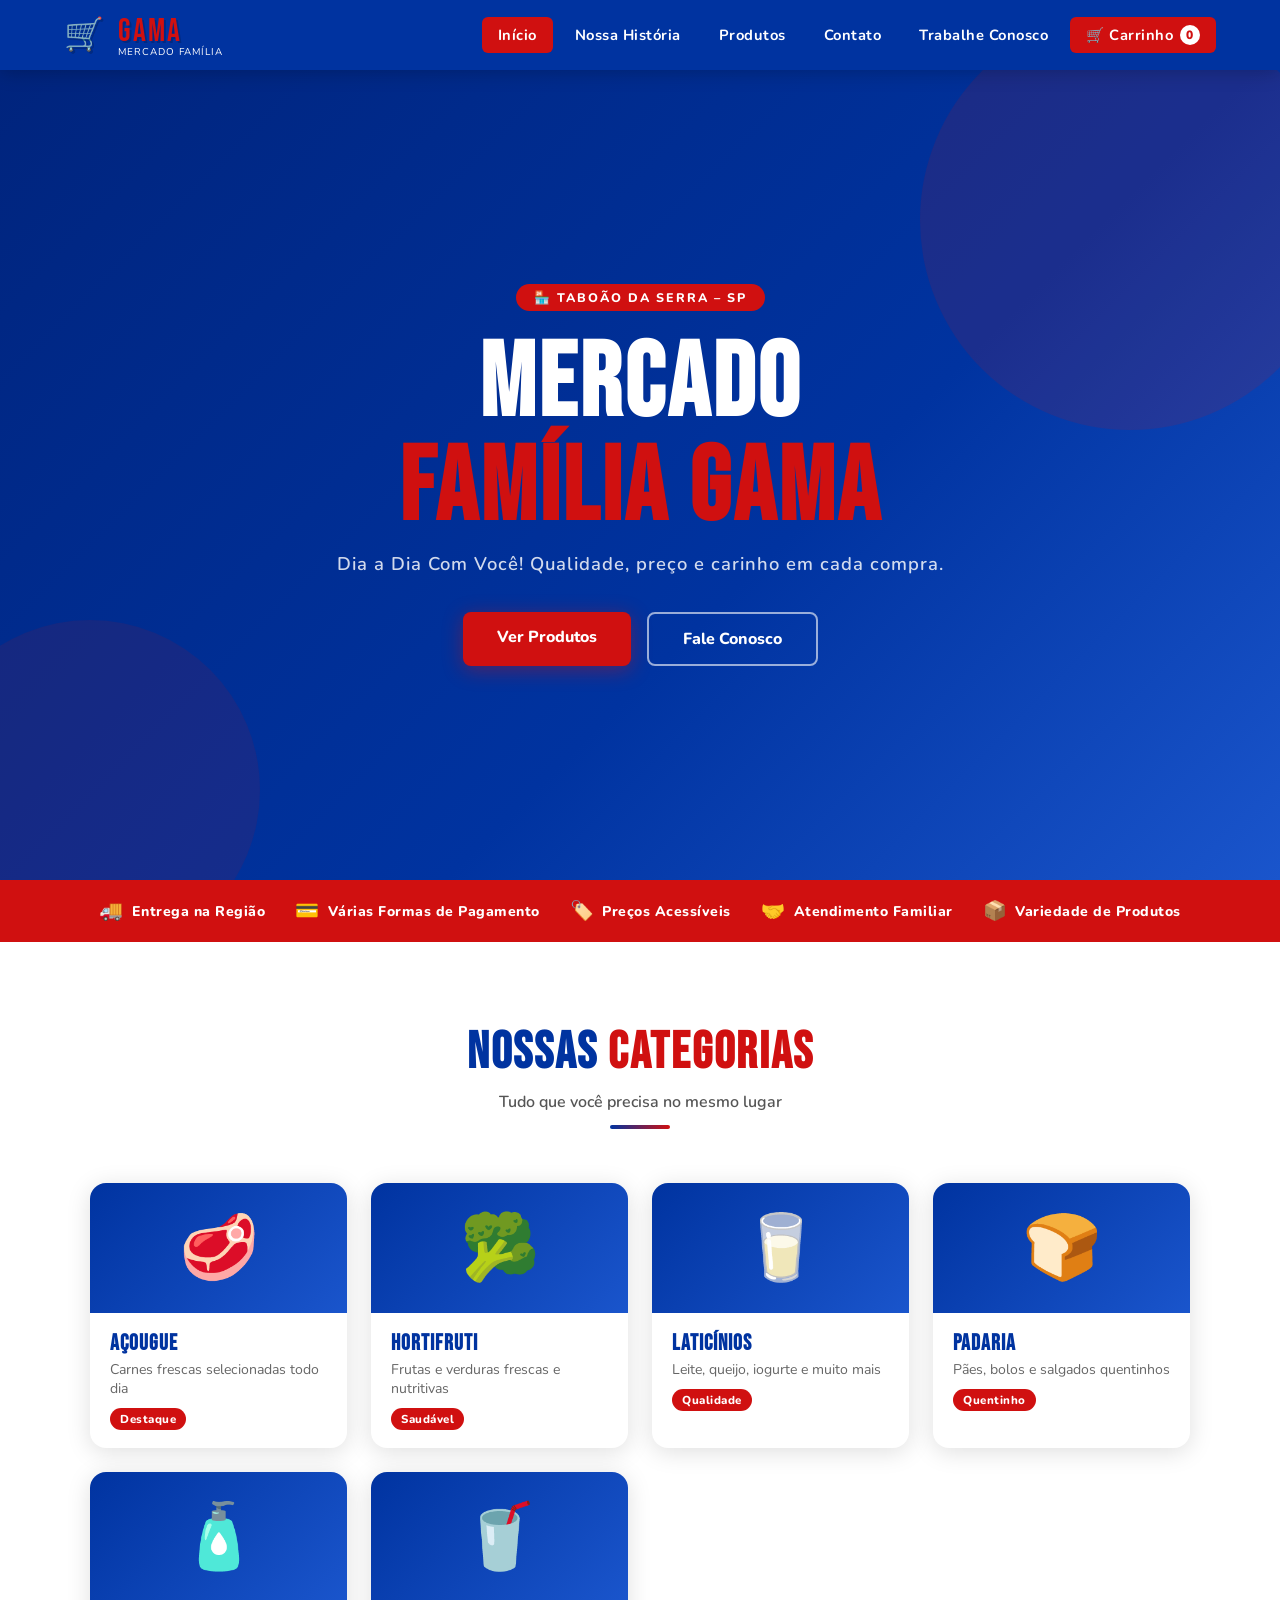
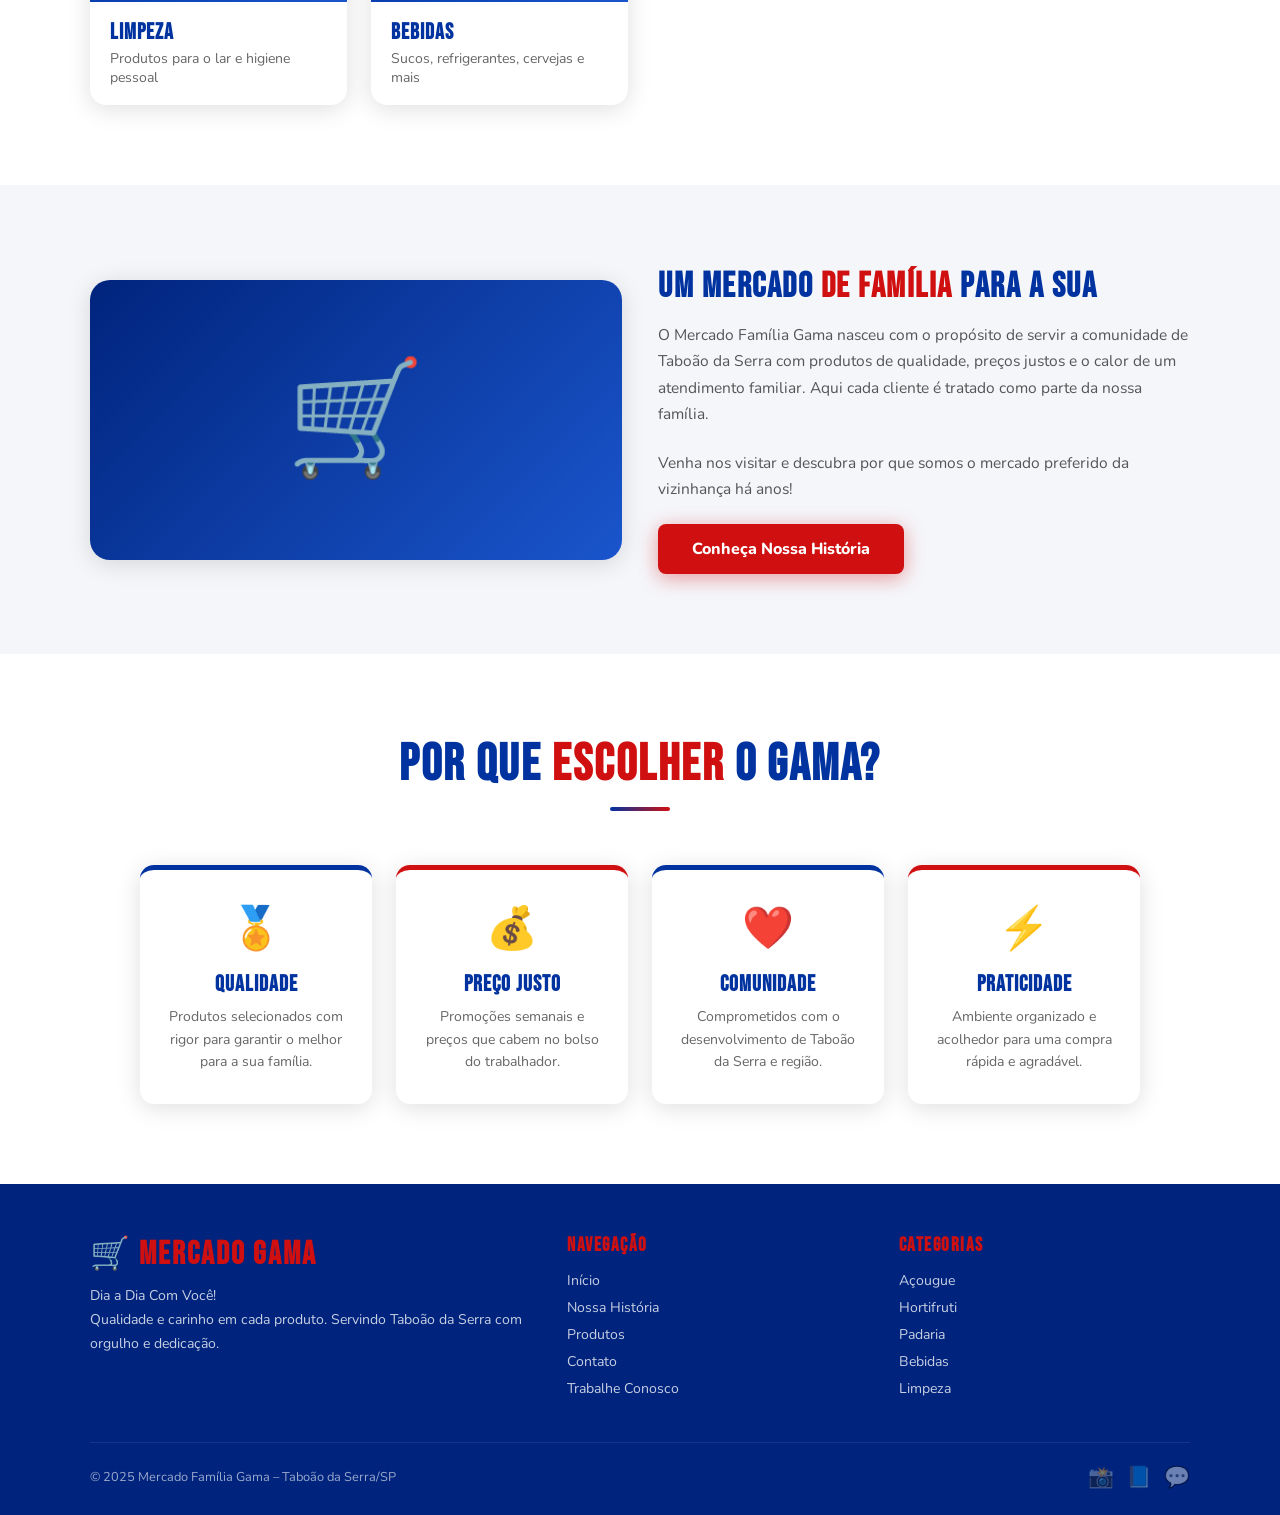
==== commit cbc30c36: "fix: adicionando estrutura de banco de dados" ====
--- a/index.html
+++ b/index.html
@@ -2,1277 +2,9 @@
 <html lang="pt-BR">
 <head>
   <meta charset="UTF-8" />
+  <link rel="stylesheet" href="style.css"/>
   <meta name="viewport" content="width=device-width, initial-scale=1.0"/>
   <title>Início – Mercado Família Gama</title>
-  <link rel="preconnect" href="https://fonts.googleapis.com"/>
-  <link href="https://fonts.googleapis.com/css2?family=Bebas+Neue&family=Nunito:wght@400;600;700;800;900&display=swap" rel="stylesheet"/>
-  <style>
-/* ===== MERCADO FAMÍLIA GAMA – style.css ===== */
-
-@import url('https://fonts.googleapis.com/css2?family=Bebas+Neue&family=Nunito:wght@400;600;700;800;900&display=swap');
-
-:root {
-  --azul: #0033A0;
-  --azul-escuro: #00247d;
-  --azul-claro: #1a55cc;
-  --vermelho: #D01010;
-  --vermelho-escuro: #a50d0d;
-  --branco: #ffffff;
-  --cinza-claro: #f5f6fa;
-  --cinza: #e0e3ed;
-  --texto: #1a1a2e;
-  --sombra: 0 4px 24px rgba(0,0,0,0.13);
-}
-
-* { margin: 0; padding: 0; box-sizing: border-box; }
-
-html { scroll-behavior: smooth; }
-
-body {
-  font-family: 'Nunito', sans-serif;
-  color: var(--texto);
-  background: var(--branco);
-  overflow-x: hidden;
-}
-
-/* ===== HEADER / NAV ===== */
-header {
-  background: var(--azul);
-  position: sticky;
-  top: 0;
-  z-index: 1000;
-  box-shadow: 0 2px 18px rgba(0,0,0,0.22);
-}
-
-nav {
-  max-width: 1200px;
-  margin: 0 auto;
-  display: flex;
-  align-items: center;
-  justify-content: space-between;
-  padding: 0 24px;
-  height: 70px;
-}
-
-.logo-nav {
-  display: flex;
-  align-items: center;
-  gap: 12px;
-  text-decoration: none;
-}
-
-.logo-nav .cart-icon { font-size: 2rem; }
-
-.logo-nav span {
-  font-family: 'Bebas Neue', sans-serif;
-  font-size: 2rem;
-  color: var(--vermelho);
-  letter-spacing: 2px;
-  text-shadow: 2px 2px 0 rgba(0,0,0,0.18);
-}
-
-.logo-nav small {
-  display: block;
-  font-family: 'Nunito', sans-serif;
-  font-size: 0.62rem;
-  color: var(--branco);
-  letter-spacing: 1px;
-  text-transform: uppercase;
-  margin-top: -6px;
-}
-
-.nav-links {
-  display: flex;
-  gap: 6px;
-  list-style: none;
-}
-
-.nav-links a {
-  color: var(--branco);
-  text-decoration: none;
-  font-weight: 700;
-  font-size: 0.92rem;
-  padding: 8px 16px;
-  border-radius: 6px;
-  transition: background 0.2s, color 0.2s;
-  letter-spacing: 0.5px;
-}
-
-.nav-links a:hover,
-.nav-links a.active {
-  background: var(--vermelho);
-  color: var(--branco);
-}
-
-.hamburger {
-  display: none;
-  flex-direction: column;
-  gap: 5px;
-  cursor: pointer;
-  padding: 4px;
-}
-
-.hamburger span {
-  display: block;
-  width: 26px;
-  height: 3px;
-  background: var(--branco);
-  border-radius: 2px;
-  transition: all 0.3s;
-}
-
-/* ===== BOTÕES ===== */
-.btn {
-  padding: 14px 34px;
-  border-radius: 8px;
-  font-family: 'Nunito', sans-serif;
-  font-weight: 800;
-  font-size: 1rem;
-  cursor: pointer;
-  border: none;
-  text-decoration: none;
-  display: inline-block;
-  transition: transform 0.15s, box-shadow 0.15s, background 0.2s;
-}
-
-.btn-primary {
-  background: var(--vermelho);
-  color: var(--branco);
-  box-shadow: 0 4px 20px rgba(208,16,16,0.4);
-}
-
-.btn-primary:hover {
-  background: var(--vermelho-escuro);
-  transform: translateY(-2px);
-  box-shadow: 0 8px 28px rgba(208,16,16,0.5);
-}
-
-.btn-outline {
-  background: transparent;
-  color: var(--branco);
-  border: 2px solid rgba(255,255,255,0.6);
-}
-
-.btn-outline:hover {
-  background: rgba(255,255,255,0.12);
-  border-color: var(--branco);
-  transform: translateY(-2px);
-}
-
-/* ===== FEATURES STRIP ===== */
-.features {
-  background: var(--vermelho);
-  padding: 18px 24px;
-}
-
-.features-inner {
-  max-width: 1100px;
-  margin: 0 auto;
-  display: flex;
-  justify-content: space-around;
-  flex-wrap: wrap;
-  gap: 12px;
-}
-
-.feat-item {
-  color: var(--branco);
-  font-weight: 800;
-  font-size: 0.88rem;
-  display: flex;
-  align-items: center;
-  gap: 8px;
-  letter-spacing: 0.5px;
-}
-
-.feat-item .icon { font-size: 1.2rem; }
-
-/* ===== SECTION COMUM ===== */
-.section { padding: 80px 24px; }
-
-.section-alt { background: var(--cinza-claro); }
-
-.section-title {
-  text-align: center;
-  margin-bottom: 54px;
-}
-
-.section-title h2 {
-  font-family: 'Bebas Neue', sans-serif;
-  font-size: clamp(2rem, 5vw, 3.2rem);
-  color: var(--azul);
-  letter-spacing: 2px;
-}
-
-.section-title h2 span { color: var(--vermelho); }
-
-.section-title p {
-  color: #555;
-  font-size: 1rem;
-  margin-top: 8px;
-  font-weight: 600;
-}
-
-.divider {
-  width: 60px;
-  height: 4px;
-  background: linear-gradient(90deg, var(--azul), var(--vermelho));
-  margin: 12px auto 0;
-  border-radius: 2px;
-}
-
-/* ===== CARDS DE CATEGORIAS ===== */
-.cards-grid {
-  max-width: 1100px;
-  margin: 0 auto;
-  display: grid;
-  grid-template-columns: repeat(auto-fit, minmax(220px, 1fr));
-  gap: 24px;
-}
-
-.card {
-  background: var(--branco);
-  border-radius: 16px;
-  box-shadow: var(--sombra);
-  overflow: hidden;
-  transition: transform 0.22s, box-shadow 0.22s;
-  cursor: pointer;
-}
-
-.card:hover {
-  transform: translateY(-6px);
-  box-shadow: 0 12px 36px rgba(0,51,160,0.16);
-}
-
-.card-thumb {
-  height: 130px;
-  display: flex;
-  align-items: center;
-  justify-content: center;
-  font-size: 4rem;
-  background: linear-gradient(135deg, var(--azul) 0%, var(--azul-claro) 100%);
-}
-
-.card-body { padding: 18px 20px; }
-
-.card-body h3 {
-  font-family: 'Bebas Neue', sans-serif;
-  font-size: 1.35rem;
-  color: var(--azul);
-  letter-spacing: 1px;
-}
-
-.card-body p { color: #666; font-size: 0.88rem; margin-top: 4px; }
-
-.card-tag {
-  display: inline-block;
-  margin-top: 10px;
-  background: var(--vermelho);
-  color: var(--branco);
-  font-size: 0.72rem;
-  font-weight: 800;
-  padding: 3px 10px;
-  border-radius: 12px;
-  letter-spacing: 0.5px;
-}
-
-/* ===== DESTAQUES ===== */
-.highlight-row {
-  max-width: 1100px;
-  margin: 0 auto;
-  display: grid;
-  grid-template-columns: 1fr 1fr;
-  gap: 36px;
-  align-items: center;
-}
-
-.highlight-text h3 {
-  font-family: 'Bebas Neue', sans-serif;
-  font-size: 2.2rem;
-  color: var(--azul);
-  letter-spacing: 1.5px;
-  margin-bottom: 14px;
-}
-
-.highlight-text h3 span { color: var(--vermelho); }
-
-.highlight-text p {
-  color: #555;
-  font-size: 0.97rem;
-  line-height: 1.7;
-  margin-bottom: 22px;
-}
-
-.highlight-visual {
-  background: linear-gradient(135deg, var(--azul-escuro) 0%, var(--azul-claro) 100%);
-  border-radius: 20px;
-  height: 280px;
-  display: flex;
-  align-items: center;
-  justify-content: center;
-  font-size: 7rem;
-  box-shadow: var(--sombra);
-}
-
-/* ===== HERO (HOME) ===== */
-.hero {
-  background: linear-gradient(135deg, var(--azul-escuro) 0%, var(--azul) 60%, var(--azul-claro) 100%);
-  min-height: 90vh;
-  display: flex;
-  align-items: center;
-  justify-content: center;
-  position: relative;
-  overflow: hidden;
-}
-
-.hero::before {
-  content: '';
-  position: absolute;
-  top: -60px; right: -60px;
-  width: 420px; height: 420px;
-  background: var(--vermelho);
-  opacity: 0.13;
-  border-radius: 50%;
-}
-
-.hero::after {
-  content: '';
-  position: absolute;
-  bottom: -80px; left: -80px;
-  width: 340px; height: 340px;
-  background: var(--vermelho);
-  opacity: 0.10;
-  border-radius: 50%;
-}
-
-.hero-inner {
-  max-width: 800px;
-  text-align: center;
-  padding: 60px 24px;
-  position: relative;
-  z-index: 2;
-  animation: fadeUp 0.9s ease both;
-}
-
-@keyframes fadeUp {
-  from { opacity: 0; transform: translateY(40px); }
-  to { opacity: 1; transform: translateY(0); }
-}
-
-.hero-badge {
-  display: inline-block;
-  background: var(--vermelho);
-  color: var(--branco);
-  font-size: 0.78rem;
-  font-weight: 800;
-  letter-spacing: 2px;
-  text-transform: uppercase;
-  padding: 5px 18px;
-  border-radius: 20px;
-  margin-bottom: 22px;
-}
-
-.hero h1 {
-  font-family: 'Bebas Neue', sans-serif;
-  font-size: clamp(3.2rem, 9vw, 6.5rem);
-  color: var(--branco);
-  line-height: 1;
-  letter-spacing: 3px;
-  margin-bottom: 10px;
-}
-
-.hero h1 span { color: var(--vermelho); }
-
-.hero-sub {
-  font-size: 1.15rem;
-  color: rgba(255,255,255,0.82);
-  margin-bottom: 36px;
-  font-weight: 600;
-  letter-spacing: 1px;
-}
-
-.hero-btns {
-  display: flex;
-  gap: 16px;
-  justify-content: center;
-  flex-wrap: wrap;
-}
-
-/* ===== VALORES GRID ===== */
-.valores-grid {
-  max-width: 1000px;
-  margin: 0 auto;
-  display: grid;
-  grid-template-columns: repeat(auto-fit, minmax(200px, 1fr));
-  gap: 24px;
-}
-
-.valor-card {
-  background: var(--branco);
-  border-radius: 14px;
-  padding: 30px 22px;
-  box-shadow: var(--sombra);
-  text-align: center;
-  border-top: 5px solid var(--azul);
-  transition: transform 0.2s;
-}
-
-.valor-card:nth-child(even) { border-top-color: var(--vermelho); }
-.valor-card:hover { transform: translateY(-5px); }
-
-.valor-icon { font-size: 2.6rem; margin-bottom: 14px; }
-
-.valor-card h3 {
-  font-family: 'Bebas Neue', sans-serif;
-  font-size: 1.4rem;
-  color: var(--azul);
-  letter-spacing: 1px;
-  margin-bottom: 8px;
-}
-
-.valor-card p { font-size: 0.88rem; color: #666; line-height: 1.6; }
-
-/* ===== PÁGINA HISTÓRIA ===== */
-.historia-hero {
-  background: linear-gradient(135deg, var(--azul-escuro), var(--azul));
-  padding: 70px 24px;
-  text-align: center;
-  color: var(--branco);
-}
-
-.historia-hero h1 {
-  font-family: 'Bebas Neue', sans-serif;
-  font-size: clamp(2.5rem, 6vw, 4.5rem);
-  letter-spacing: 3px;
-}
-
-.historia-hero h1 span { color: var(--vermelho); }
-.historia-hero p { font-size: 1.05rem; opacity: 0.85; margin-top: 12px; font-weight: 600; }
-
-.timeline {
-  max-width: 860px;
-  margin: 0 auto;
-  position: relative;
-  padding: 20px 0;
-}
-
-.timeline::before {
-  content: '';
-  position: absolute;
-  left: 50%;
-  top: 0; bottom: 0;
-  width: 4px;
-  background: linear-gradient(180deg, var(--azul), var(--vermelho));
-  transform: translateX(-50%);
-  border-radius: 2px;
-}
-
-.tl-item {
-  display: flex;
-  justify-content: flex-end;
-  padding-right: calc(50% + 36px);
-  margin-bottom: 48px;
-  position: relative;
-}
-
-.tl-item:nth-child(even) {
-  justify-content: flex-start;
-  padding-right: 0;
-  padding-left: calc(50% + 36px);
-}
-
-.tl-dot {
-  position: absolute;
-  left: 50%;
-  top: 18px;
-  transform: translateX(-50%);
-  width: 20px; height: 20px;
-  background: var(--vermelho);
-  border-radius: 50%;
-  border: 4px solid var(--branco);
-  box-shadow: 0 0 0 3px var(--azul);
-  z-index: 1;
-}
-
-.tl-card {
-  background: var(--branco);
-  border-radius: 14px;
-  padding: 22px 24px;
-  box-shadow: var(--sombra);
-  max-width: 320px;
-  border-left: 5px solid var(--azul);
-}
-
-.tl-item:nth-child(even) .tl-card {
-  border-left: none;
-  border-right: 5px solid var(--vermelho);
-}
-
-.tl-year {
-  font-family: 'Bebas Neue', sans-serif;
-  font-size: 1.8rem;
-  color: var(--vermelho);
-  letter-spacing: 2px;
-}
-
-.tl-card h4 {
-  font-size: 1rem;
-  font-weight: 800;
-  color: var(--azul);
-  margin: 4px 0 6px;
-}
-
-.tl-card p { font-size: 0.88rem; color: #555; line-height: 1.6; }
-
-/* ===== PÁGINA PRODUTOS ===== */
-.produtos-hero {
-  background: linear-gradient(135deg, var(--vermelho-escuro), var(--vermelho));
-  padding: 70px 24px;
-  text-align: center;
-  color: var(--branco);
-}
-
-.produtos-hero h1 {
-  font-family: 'Bebas Neue', sans-serif;
-  font-size: clamp(2.5rem, 6vw, 4.5rem);
-  letter-spacing: 3px;
-}
-
-.produtos-hero p { font-size: 1.05rem; opacity: 0.85; margin-top: 12px; font-weight: 600; }
-
-.filter-bar {
-  max-width: 900px;
-  margin: 0 auto 40px;
-  display: flex;
-  gap: 10px;
-  flex-wrap: wrap;
-  justify-content: center;
-}
-
-.filter-btn {
-  padding: 9px 22px;
-  border-radius: 24px;
-  border: 2px solid var(--azul);
-  background: var(--branco);
-  color: var(--azul);
-  font-family: 'Nunito', sans-serif;
-  font-weight: 800;
-  font-size: 0.88rem;
-  cursor: pointer;
-  transition: all 0.2s;
-}
-
-.filter-btn:hover,
-.filter-btn.active {
-  background: var(--azul);
-  color: var(--branco);
-}
-
-.produtos-grid {
-  max-width: 1100px;
-  margin: 0 auto;
-  display: grid;
-  grid-template-columns: repeat(auto-fill, minmax(200px, 1fr));
-  gap: 22px;
-}
-
-.produto-card {
-  background: var(--branco);
-  border-radius: 14px;
-  box-shadow: var(--sombra);
-  overflow: hidden;
-  transition: transform 0.2s, box-shadow 0.2s;
-}
-
-.produto-card:hover {
-  transform: translateY(-5px);
-  box-shadow: 0 10px 32px rgba(0,51,160,0.15);
-}
-
-.produto-thumb {
-  height: 120px;
-  display: flex;
-  align-items: center;
-  justify-content: center;
-  font-size: 3.5rem;
-  background: var(--cinza-claro);
-}
-
-.produto-info { padding: 14px 16px 18px; }
-
-.produto-info h4 {
-  font-weight: 800;
-  font-size: 0.93rem;
-  color: var(--azul);
-  margin-bottom: 2px;
-}
-
-.produto-info .cat { font-size: 0.75rem; color: #888; margin-bottom: 8px; }
-
-.produto-preco {
-  font-family: 'Bebas Neue', sans-serif;
-  font-size: 1.4rem;
-  color: var(--vermelho);
-  letter-spacing: 1px;
-}
-
-/* ===== OFERTA BANNER ===== */
-.oferta-banner {
-  background: linear-gradient(90deg, var(--azul-escuro) 0%, var(--azul) 50%, var(--azul-claro) 100%);
-  padding: 50px 24px;
-  text-align: center;
-  color: var(--branco);
-  position: relative;
-  overflow: hidden;
-}
-
-.oferta-banner::after {
-  content: '🎉';
-  position: absolute;
-  font-size: 8rem;
-  opacity: 0.08;
-  right: 40px; top: -10px;
-}
-
-.oferta-banner h2 {
-  font-family: 'Bebas Neue', sans-serif;
-  font-size: 2.5rem;
-  letter-spacing: 2px;
-  margin-bottom: 10px;
-}
-
-.oferta-banner p { font-size: 1rem; opacity: 0.85; margin-bottom: 22px; font-weight: 600; }
-
-/* ===== PÁGINA CONTATO ===== */
-.contato-hero {
-  background: linear-gradient(135deg, var(--azul-escuro), var(--azul));
-  padding: 70px 24px;
-  text-align: center;
-  color: var(--branco);
-}
-
-.contato-hero h1 {
-  font-family: 'Bebas Neue', sans-serif;
-  font-size: clamp(2.5rem, 6vw, 4.5rem);
-  letter-spacing: 3px;
-}
-
-.contato-hero h1 span { color: var(--vermelho); }
-.contato-hero p { font-size: 1.05rem; opacity: 0.85; margin-top: 12px; font-weight: 600; }
-
-.contato-layout {
-  max-width: 1100px;
-  margin: 0 auto;
-  display: grid;
-  grid-template-columns: 1fr 1.4fr;
-  gap: 48px;
-  align-items: start;
-}
-
-.contato-info h3 {
-  font-family: 'Bebas Neue', sans-serif;
-  font-size: 1.8rem;
-  color: var(--azul);
-  letter-spacing: 1.5px;
-  margin-bottom: 24px;
-}
-
-.info-item {
-  display: flex;
-  gap: 14px;
-  margin-bottom: 22px;
-  align-items: flex-start;
-}
-
-.info-icon {
-  width: 44px; height: 44px;
-  background: linear-gradient(135deg, var(--azul), var(--azul-claro));
-  border-radius: 10px;
-  display: flex;
-  align-items: center;
-  justify-content: center;
-  font-size: 1.3rem;
-  flex-shrink: 0;
-  color: var(--branco);
-}
-
-.info-text strong {
-  display: block;
-  font-weight: 800;
-  color: var(--azul);
-  font-size: 0.9rem;
-}
-
-.info-text span { font-size: 0.88rem; color: #555; }
-
-.horarios {
-  background: var(--cinza-claro);
-  border-radius: 14px;
-  padding: 20px;
-  margin-top: 24px;
-  border-left: 4px solid var(--azul);
-}
-
-.horarios h4 {
-  font-family: 'Bebas Neue', sans-serif;
-  font-size: 1.2rem;
-  color: var(--azul);
-  letter-spacing: 1px;
-  margin-bottom: 10px;
-}
-
-.horarios p {
-  font-size: 0.88rem;
-  color: #555;
-  margin-bottom: 5px;
-  display: flex;
-  justify-content: space-between;
-}
-
-.horarios p span { font-weight: 700; color: var(--vermelho); }
-
-/* ===== FORMULÁRIO ===== */
-.form-card {
-  background: var(--branco);
-  border-radius: 20px;
-  box-shadow: 0 8px 40px rgba(0,51,160,0.12);
-  padding: 40px;
-}
-
-.form-card h3 {
-  font-family: 'Bebas Neue', sans-serif;
-  font-size: 1.8rem;
-  color: var(--azul);
-  letter-spacing: 1.5px;
-  margin-bottom: 24px;
-}
-
-.form-group { margin-bottom: 18px; }
-
-.form-group label {
-  display: block;
-  font-weight: 800;
-  font-size: 0.88rem;
-  color: var(--azul);
-  margin-bottom: 6px;
-}
-
-.form-group input,
-.form-group select,
-.form-group textarea {
-  width: 100%;
-  padding: 12px 16px;
-  border: 2px solid var(--cinza);
-  border-radius: 10px;
-  font-family: 'Nunito', sans-serif;
-  font-size: 0.93rem;
-  color: var(--texto);
-  background: var(--branco);
-  transition: border-color 0.2s, box-shadow 0.2s;
-  outline: none;
-}
-
-.form-group input:focus,
-.form-group select:focus,
-.form-group textarea:focus {
-  border-color: var(--azul);
-  box-shadow: 0 0 0 4px rgba(0,51,160,0.08);
-}
-
-.form-group textarea { resize: vertical; min-height: 120px; }
-
-.form-row { display: grid; grid-template-columns: 1fr 1fr; gap: 14px; }
-
-.btn-submit {
-  width: 100%;
-  background: var(--vermelho);
-  color: var(--branco);
-  padding: 15px;
-  border-radius: 10px;
-  font-family: 'Nunito', sans-serif;
-  font-weight: 900;
-  font-size: 1.05rem;
-  border: none;
-  cursor: pointer;
-  transition: background 0.2s, transform 0.15s;
-  letter-spacing: 0.5px;
-}
-
-.btn-submit:hover {
-  background: var(--vermelho-escuro);
-  transform: translateY(-2px);
-}
-
-.sucesso-msg {
-  display: none;
-  background: #e8f5e9;
-  border: 2px solid #43a047;
-  color: #2e7d32;
-  border-radius: 10px;
-  padding: 16px 20px;
-  font-weight: 700;
-  margin-top: 16px;
-  text-align: center;
-}
-
-.erro-msg {
-  display: none;
-  background: #ffebee;
-  border: 2px solid #e53935;
-  color: #b71c1c;
-  border-radius: 10px;
-  padding: 16px 20px;
-  font-weight: 700;
-  margin-top: 16px;
-  text-align: center;
-}
-
-.mapa-placeholder {
-  background: linear-gradient(135deg, var(--cinza-claro), var(--cinza));
-  border-radius: 16px;
-  height: 220px;
-  display: flex;
-  flex-direction: column;
-  align-items: center;
-  justify-content: center;
-  gap: 10px;
-  margin-top: 28px;
-  border: 2px dashed var(--azul);
-  color: var(--azul);
-}
-
-.mapa-placeholder .map-icon { font-size: 3rem; }
-
-.mapa-placeholder p { font-weight: 700; font-size: 0.88rem; text-align: center; }
-
-/* ===== PÁGINA TRABALHE CONOSCO ===== */
-.trabalhe-hero {
-  background: linear-gradient(135deg, #0a2a00 0%, #1b5e20 60%, #2e7d32 100%);
-  padding: 70px 24px;
-  text-align: center;
-  color: var(--branco);
-  position: relative;
-  overflow: hidden;
-}
-
-.trabalhe-hero::before {
-  content: '💼';
-  position: absolute;
-  font-size: 12rem;
-  opacity: 0.06;
-  right: 5%; top: -10px;
-}
-
-.trabalhe-hero h1 {
-  font-family: 'Bebas Neue', sans-serif;
-  font-size: clamp(2.5rem, 6vw, 4.5rem);
-  letter-spacing: 3px;
-}
-
-.trabalhe-hero h1 span { color: #a5d6a7; }
-.trabalhe-hero p { font-size: 1.05rem; opacity: 0.85; margin-top: 12px; font-weight: 600; }
-
-.beneficios-grid {
-  max-width: 1000px;
-  margin: 0 auto;
-  display: grid;
-  grid-template-columns: repeat(auto-fit, minmax(200px, 1fr));
-  gap: 20px;
-}
-
-.beneficio-card {
-  background: var(--branco);
-  border-radius: 14px;
-  padding: 26px 20px;
-  box-shadow: var(--sombra);
-  text-align: center;
-  border-top: 5px solid #2e7d32;
-  transition: transform 0.2s;
-}
-
-.beneficio-card:hover { transform: translateY(-4px); }
-
-.beneficio-icon { font-size: 2.2rem; margin-bottom: 10px; }
-
-.beneficio-card h4 {
-  font-family: 'Bebas Neue', sans-serif;
-  font-size: 1.2rem;
-  color: #1b5e20;
-  letter-spacing: 1px;
-  margin-bottom: 6px;
-}
-
-.beneficio-card p { font-size: 0.83rem; color: #555; line-height: 1.55; }
-
-/* Formulário de Candidatura */
-.candidatura-layout {
-  max-width: 900px;
-  margin: 0 auto;
-}
-
-.candidatura-card {
-  background: var(--branco);
-  border-radius: 20px;
-  box-shadow: 0 8px 40px rgba(0,0,0,0.10);
-  padding: 48px;
-  border-top: 6px solid #2e7d32;
-}
-
-.candidatura-card h3 {
-  font-family: 'Bebas Neue', sans-serif;
-  font-size: 2rem;
-  color: #1b5e20;
-  letter-spacing: 1.5px;
-  margin-bottom: 8px;
-}
-
-.candidatura-card .subtitulo {
-  color: #555;
-  font-size: 0.93rem;
-  margin-bottom: 32px;
-  font-weight: 600;
-}
-
-/* Seção de área + subareas */
-.area-wrapper {
-  background: var(--cinza-claro);
-  border-radius: 14px;
-  padding: 22px;
-  border-left: 4px solid #2e7d32;
-  margin-bottom: 18px;
-}
-
-.area-wrapper label {
-  display: block;
-  font-weight: 800;
-  font-size: 0.88rem;
-  color: #1b5e20;
-  margin-bottom: 6px;
-}
-
-.subareas {
-  display: none;
-  margin-top: 14px;
-  padding-top: 14px;
-  border-top: 1px dashed var(--cinza);
-}
-
-.subareas.visible { display: block; }
-
-.subareas label {
-  display: block;
-  font-weight: 800;
-  font-size: 0.88rem;
-  color: var(--azul);
-  margin-bottom: 6px;
-}
-
-.subareas-opcoes {
-  display: grid;
-  grid-template-columns: repeat(auto-fill, minmax(200px, 1fr));
-  gap: 10px;
-}
-
-.subarea-check {
-  display: flex;
-  align-items: center;
-  gap: 8px;
-  background: var(--branco);
-  border: 2px solid var(--cinza);
-  border-radius: 8px;
-  padding: 10px 14px;
-  cursor: pointer;
-  transition: border-color 0.2s, background 0.2s;
-  font-size: 0.88rem;
-  font-weight: 700;
-  color: var(--texto);
-}
-
-.subarea-check:hover { border-color: #2e7d32; background: #f1f8e9; }
-
-.subarea-check input[type="checkbox"] {
-  width: 16px;
-  height: 16px;
-  accent-color: #2e7d32;
-  cursor: pointer;
-  flex-shrink: 0;
-}
-
-/* Experiência / Disponibilidade */
-.radio-group {
-  display: flex;
-  gap: 12px;
-  flex-wrap: wrap;
-  margin-top: 6px;
-}
-
-.radio-option {
-  display: flex;
-  align-items: center;
-  gap: 8px;
-  background: var(--branco);
-  border: 2px solid var(--cinza);
-  border-radius: 8px;
-  padding: 10px 16px;
-  cursor: pointer;
-  transition: border-color 0.2s, background 0.2s;
-  font-size: 0.88rem;
-  font-weight: 700;
-  color: var(--texto);
-}
-
-.radio-option:hover { border-color: #2e7d32; background: #f1f8e9; }
-
-.radio-option input[type="radio"] {
-  accent-color: #2e7d32;
-  cursor: pointer;
-}
-
-/* Progresso etapas */
-.progress-steps {
-  display: flex;
-  align-items: center;
-  justify-content: center;
-  gap: 0;
-  margin-bottom: 40px;
-}
-
-.step {
-  display: flex;
-  flex-direction: column;
-  align-items: center;
-  gap: 6px;
-}
-
-.step-num {
-  width: 38px; height: 38px;
-  border-radius: 50%;
-  background: var(--cinza);
-  color: #888;
-  font-weight: 900;
-  font-size: 1rem;
-  display: flex;
-  align-items: center;
-  justify-content: center;
-  transition: background 0.3s, color 0.3s;
-}
-
-.step.active .step-num, .step.done .step-num {
-  background: #2e7d32;
-  color: var(--branco);
-}
-
-.step-label {
-  font-size: 0.7rem;
-  font-weight: 800;
-  color: #888;
-  letter-spacing: 0.5px;
-  text-transform: uppercase;
-  text-align: center;
-}
-
-.step.active .step-label, .step.done .step-label { color: #2e7d32; }
-
-.step-line {
-  height: 3px;
-  width: 60px;
-  background: var(--cinza);
-  margin-bottom: 22px;
-  transition: background 0.3s;
-}
-
-.step-line.done { background: #2e7d32; }
-
-/* Etapas do form */
-.form-step { display: none; }
-.form-step.active { display: block; }
-
-.step-title {
-  font-family: 'Bebas Neue', sans-serif;
-  font-size: 1.4rem;
-  color: #1b5e20;
-  letter-spacing: 1px;
-  margin-bottom: 20px;
-  padding-bottom: 10px;
-  border-bottom: 2px solid #e8f5e9;
-}
-
-.form-nav {
-  display: flex;
-  justify-content: space-between;
-  margin-top: 28px;
-  gap: 12px;
-}
-
-.btn-voltar {
-  background: var(--cinza);
-  color: var(--texto);
-  padding: 12px 28px;
-  border-radius: 8px;
-  font-family: 'Nunito', sans-serif;
-  font-weight: 800;
-  font-size: 0.95rem;
-  border: none;
-  cursor: pointer;
-  transition: background 0.2s;
-}
-
-.btn-voltar:hover { background: #ccc; }
-
-.btn-avancar, .btn-enviar-curriculo {
-  background: #2e7d32;
-  color: var(--branco);
-  padding: 12px 32px;
-  border-radius: 8px;
-  font-family: 'Nunito', sans-serif;
-  font-weight: 900;
-  font-size: 0.95rem;
-  border: none;
-  cursor: pointer;
-  transition: background 0.2s, transform 0.15s;
-  box-shadow: 0 4px 16px rgba(46,125,50,0.3);
-}
-
-.btn-avancar:hover, .btn-enviar-curriculo:hover {
-  background: #1b5e20;
-  transform: translateY(-2px);
-}
-
-.sucesso-candidatura {
-  display: none;
-  text-align: center;
-  padding: 48px 20px;
-}
-
-.sucesso-candidatura .check-icon { font-size: 5rem; margin-bottom: 16px; }
-
-.sucesso-candidatura h3 {
-  font-family: 'Bebas Neue', sans-serif;
-  font-size: 2.2rem;
-  color: #1b5e20;
-  letter-spacing: 2px;
-  margin-bottom: 12px;
-}
-
-.sucesso-candidatura p { color: #555; font-size: 0.97rem; line-height: 1.7; max-width: 500px; margin: 0 auto; }
-
-/* ===== FOOTER ===== */
-footer {
-  background: var(--azul-escuro);
-  color: var(--branco);
-  padding: 50px 24px 24px;
-}
-
-.footer-inner {
-  max-width: 1100px;
-  margin: 0 auto;
-  display: grid;
-  grid-template-columns: 1.5fr 1fr 1fr;
-  gap: 40px;
-  margin-bottom: 36px;
-}
-
-.footer-brand h3 {
-  font-family: 'Bebas Neue', sans-serif;
-  font-size: 2rem;
-  color: var(--vermelho);
-  letter-spacing: 2px;
-  margin-bottom: 10px;
-}
-
-.footer-brand p { font-size: 0.88rem; opacity: 0.78; line-height: 1.7; }
-
-.footer-col h4 {
-  font-family: 'Bebas Neue', sans-serif;
-  font-size: 1.2rem;
-  letter-spacing: 1.5px;
-  color: var(--vermelho);
-  margin-bottom: 14px;
-}
-
-.footer-col ul { list-style: none; }
-
-.footer-col li { margin-bottom: 8px; font-size: 0.88rem; opacity: 0.78; }
-
-.footer-col a {
-  color: inherit;
-  text-decoration: none;
-  cursor: pointer;
-  transition: opacity 0.2s;
-}
-
-.footer-col a:hover { opacity: 1; text-decoration: underline; }
-
-.footer-bottom {
-  max-width: 1100px;
-  margin: 0 auto;
-  border-top: 1px solid rgba(255,255,255,0.12);
-  padding-top: 20px;
-  display: flex;
-  justify-content: space-between;
-  align-items: center;
-  flex-wrap: wrap;
-  gap: 10px;
-  font-size: 0.8rem;
-  opacity: 0.6;
-}
-
-.social-links { display: flex; gap: 12px; }
-
-.social-links a {
-  color: var(--branco);
-  font-size: 1.3rem;
-  text-decoration: none;
-  opacity: 0.7;
-  transition: opacity 0.2s;
-}
-
-.social-links a:hover { opacity: 1; }
-
-/* ===== RESPONSIVE ===== */
-@media (max-width: 768px) {
-  .nav-links {
-    display: none;
-    position: fixed;
-    top: 70px; left: 0; right: 0;
-    background: var(--azul-escuro);
-    flex-direction: column;
-    padding: 20px;
-    gap: 4px;
-    z-index: 999;
-  }
-
-  .nav-links.open { display: flex; }
-
-  .hamburger { display: flex; }
-
-  .highlight-row { grid-template-columns: 1fr; }
-  .highlight-visual { height: 180px; font-size: 4.5rem; }
-
-  .timeline::before { left: 16px; }
-  .tl-item, .tl-item:nth-child(even) {
-    justify-content: flex-start;
-    padding-left: 50px;
-    padding-right: 0;
-  }
-
-  .tl-dot { left: 16px; }
-
-  .tl-item:nth-child(even) .tl-card {
-    border-right: none;
-    border-left: 5px solid var(--vermelho);
-  }
-
-  .contato-layout { grid-template-columns: 1fr; }
-  .form-row { grid-template-columns: 1fr; }
-  .footer-inner { grid-template-columns: 1fr; gap: 28px; }
-  .footer-bottom { flex-direction: column; text-align: center; }
-
-  .candidatura-card { padding: 28px 20px; }
-  .subareas-opcoes { grid-template-columns: 1fr; }
-  .step-line { width: 30px; }
-}
-
-</style>
 </head>
 <body>
 
@@ -1292,6 +24,11 @@
       <li><a href="produtos.html">Produtos</a></li>
       <li><a href="contato.html">Contato</a></li>
       <li><a href="trabalhe-conosco.html">Trabalhe Conosco</a></li>
+      <li>
+        <a class="btn-carrinho-nav" href="carrinho.html">
+          🛒 Carrinho <span class="cart-count-badge" id="cartBadge">0</span>
+        </a>
+      </li>
     </ul>
     <div class="hamburger" id="hamburger" onclick="toggleMenu()">
       <span></span><span></span><span></span>
@@ -1463,250 +200,7 @@
   </div>
 </footer>
 
-<script>
-/* ===== MERCADO FAMÍLIA GAMA – script.js ===== */
-
-/* ---------- NAVEGAÇÃO ENTRE PÁGINAS ---------- */
-function toggleMenu() {
-  document.getElementById('navLinks').classList.toggle('open');
-}
-
-/* ---------- FILTRO DE PRODUTOS ---------- */
-function filterProd(cat, btn) {
-  document.querySelectorAll('.filter-btn').forEach(b => b.classList.remove('active'));
-  btn.classList.add('active');
-  document.querySelectorAll('.produto-card').forEach(card => {
-    card.style.display = (cat === 'todos' || card.dataset.cat === cat) ? '' : 'none';
-  });
-}
-
-/* ---------- FORMULÁRIO DE CONTATO ---------- */
-function enviarFormulario() {
-  const nome     = document.getElementById('nome').value.trim();
-  const email    = document.getElementById('email').value.trim();
-  const assunto  = document.getElementById('assunto').value;
-  const mensagem = document.getElementById('mensagem').value.trim();
-
-  if (!nome || !email || !assunto || !mensagem) {
-    alert('Por favor, preencha todos os campos obrigatórios (*).');
-    return;
-  }
-
-  const emailRegex = /^[^\s@]+@[^\s@]+\.[^\s@]+$/;
-  if (!emailRegex.test(email)) {
-    alert('Por favor, informe um e-mail válido.');
-    return;
-  }
-
-  document.getElementById('sucessoMsg').style.display = 'block';
-  ['nome','email','telefone','assunto','mensagem'].forEach(id => {
-    const el = document.getElementById(id);
-    if (el) el.value = '';
-  });
-
-  setTimeout(() => {
-    const msg = document.getElementById('sucessoMsg');
-    if (msg) msg.style.display = 'none';
-  }, 5000);
-}
-
-/* ---------- FORMULÁRIO TRABALHE CONOSCO (multi-step) ---------- */
-
-// Mapeamento de área → subareas
-const subareasPorArea = {
-  escritorio: {
-    label: 'Escritório',
-    opcoes: [
-      { value: 'ti',         label: '💻 Desenvolvedor de TI' },
-      { value: 'marketing',  label: '📣 Marketing & Redes Sociais' },
-      { value: 'financeiro', label: '💰 Financeiro / Contabilidade' },
-      { value: 'rh',         label: '👥 Recursos Humanos' },
-      { value: 'compras',    label: '🛒 Compras & Suprimentos' },
-      { value: 'adm',        label: '📋 Assistente Administrativo' },
-    ]
-  },
-  unidade: {
-    label: 'Trabalhar na Unidade',
-    opcoes: [
-      { value: 'caixa',      label: '🖥️ Operador(a) de Caixa' },
-      { value: 'repositor',  label: '📦 Repositor(a) de Produtos' },
-      { value: 'faxineiro',  label: '🧹 Auxiliar de Limpeza' },
-      { value: 'acougue',    label: '🥩 Auxiliar de Açougue' },
-      { value: 'hortifruti', label: '🥦 Auxiliar de Hortifruti' },
-      { value: 'padaria',    label: '🍞 Auxiliar de Padaria' },
-      { value: 'seguranca',  label: '🛡️ Segurança Patrimonial' },
-      { value: 'estoque',    label: '🏭 Auxiliar de Estoque' },
-    ]
-  },
-  logistica: {
-    label: 'Logística & Entregas',
-    opcoes: [
-      { value: 'motorista',  label: '🚚 Motorista Entregador' },
-      { value: 'ajudante',   label: '📬 Ajudante de Entrega' },
-      { value: 'separacao',  label: '📋 Separador de Pedidos' },
-    ]
-  },
-  gerencia: {
-    label: 'Gerência & Supervisão',
-    opcoes: [
-      { value: 'gerente',    label: '🏆 Gerente de Loja' },
-      { value: 'supervisor', label: '📊 Supervisor de Setor' },
-      { value: 'lider',      label: '⭐ Líder de Equipe' },
-    ]
-  }
-};
-
-let stepAtual = 1;
-const totalSteps = 3;
-
-function atualizarSteps() {
-  // Atualiza os indicadores visuais
-  document.querySelectorAll('.step').forEach((el, i) => {
-    const num = i + 1;
-    el.classList.remove('active', 'done');
-    if (num < stepAtual) el.classList.add('done');
-    if (num === stepAtual) el.classList.add('active');
-  });
-
-  document.querySelectorAll('.step-line').forEach((el, i) => {
-    el.classList.toggle('done', i + 1 < stepAtual);
-  });
-
-  // Mostra apenas o step atual
-  document.querySelectorAll('.form-step').forEach((el, i) => {
-    el.classList.toggle('active', i + 1 === stepAtual);
-  });
-
-  // Botão voltar
-  const btnVoltar = document.getElementById('btnVoltar');
-  if (btnVoltar) btnVoltar.style.display = stepAtual > 1 ? 'inline-block' : 'none';
-}
-
-function avancarStep() {
-  if (!validarStep(stepAtual)) return;
-  if (stepAtual < totalSteps) {
-    stepAtual++;
-    atualizarSteps();
-    window.scrollTo({ top: document.querySelector('.candidatura-card').offsetTop - 100, behavior: 'smooth' });
-  }
-}
-
-function voltarStep() {
-  if (stepAtual > 1) {
-    stepAtual--;
-    atualizarSteps();
-  }
-}
-
-function validarStep(step) {
-  if (step === 1) {
-    const nome  = document.getElementById('tc-nome')?.value.trim();
-    const nasc  = document.getElementById('tc-nascimento')?.value;
-    const email = document.getElementById('tc-email')?.value.trim();
-    const tel   = document.getElementById('tc-telefone')?.value.trim();
-
-    if (!nome || !nasc || !email || !tel) {
-      mostrarErro('Por favor, preencha todos os campos obrigatórios do Passo 1.');
-      return false;
-    }
-    const emailRegex = /^[^\s@]+@[^\s@]+\.[^\s@]+$/;
-    if (!emailRegex.test(email)) {
-      mostrarErro('Por favor, informe um e-mail válido.');
-      return false;
-    }
-    // Validação de idade mínima (16 anos)
-    const nascDate = new Date(nasc);
-    const hoje = new Date();
-    const idade = hoje.getFullYear() - nascDate.getFullYear();
-    if (idade < 16) {
-      mostrarErro('A idade mínima para candidatura é de 16 anos.');
-      return false;
-    }
-    esconderErro();
-    return true;
-  }
-
-  if (step === 2) {
-    const area = document.getElementById('tc-area')?.value;
-    if (!area) {
-      mostrarErro('Por favor, selecione uma área de interesse.');
-      return false;
-    }
-    const checks = document.querySelectorAll('.subarea-check input[type="checkbox"]:checked');
-    if (checks.length === 0) {
-      mostrarErro('Por favor, selecione pelo menos uma função de interesse.');
-      return false;
-    }
-    esconderErro();
-    return true;
-  }
-
-  return true;
-}
-
-function mostrarErro(msg) {
-  const el = document.getElementById('erroMsg');
-  if (el) { el.textContent = '⚠️ ' + msg; el.style.display = 'block'; }
-  else alert(msg);
-}
-
-function esconderErro() {
-  const el = document.getElementById('erroMsg');
-  if (el) el.style.display = 'none';
-}
-
-function onAreaChange() {
-  const area = document.getElementById('tc-area')?.value;
-  const wrapper = document.getElementById('subarea-wrapper');
-  const container = document.getElementById('subareas-container');
-  if (!wrapper || !container) return;
-
-  if (!area || !subareasPorArea[area]) {
-    wrapper.classList.remove('visible');
-    container.innerHTML = '';
-    return;
-  }
-
-  const dados = subareasPorArea[area];
-  container.innerHTML = dados.opcoes.map(op => `
-    <label class="subarea-check">
-      <input type="checkbox" name="funcao" value="${op.value}">
-      ${op.label}
-    </label>
-  `).join('');
-
-  wrapper.classList.add('visible');
-}
-
-function enviarCandidatura() {
-  if (!validarStep(3)) return;
-
-  const nome  = document.getElementById('tc-nome')?.value.trim();
-  const area  = document.getElementById('tc-area')?.value;
-  const checks = [...document.querySelectorAll('.subarea-check input[type="checkbox"]:checked')]
-    .map(c => c.parentElement.textContent.trim()).join(', ');
-
-  // Esconde o formulário e mostra confirmação
-  document.getElementById('formCandidatura').style.display = 'none';
-  const sucesso = document.getElementById('sucessoCandidatura');
-  if (sucesso) {
-    sucesso.style.display = 'block';
-    const nomeEl = document.getElementById('sucesso-nome');
-    if (nomeEl) nomeEl.textContent = nome;
-    const funcEl = document.getElementById('sucesso-funcoes');
-    if (funcEl) funcEl.textContent = checks;
-  }
-  window.scrollTo({ top: 0, behavior: 'smooth' });
-}
-
-// Inicialização ao carregar a página
-document.addEventListener('DOMContentLoaded', () => {
-  // Inicializa steps do form trabalhe conosco (se existir)
-  if (document.querySelector('.progress-steps')) {
-    atualizarSteps();
-  }
-});
-
-</script>
+<script src="script.js"></script>
+
 </body>
 </html>
--- a/style.css
+++ b/style.css
@@ -0,0 +1,1770 @@
+/* ===== MERCADO FAMÍLIA GAMA – style.css ===== */
+
+@import url('https://fonts.googleapis.com/css2?family=Bebas+Neue&family=Nunito:wght@400;600;700;800;900&display=swap');
+
+/* ───────────────────────────────────────────────
+   VARIÁVEIS GLOBAIS
+─────────────────────────────────────────────── */
+:root {
+  --azul:           #0033A0;
+  --azul-escuro:    #00247d;
+  --azul-claro:     #1a55cc;
+  --vermelho:       #D01010;
+  --vermelho-escuro:#a50d0d;
+  --branco:         #ffffff;
+  --cinza-claro:    #f5f6fa;
+  --cinza:          #e0e3ed;
+  --texto:          #1a1a2e;
+  --verde:          #2e7d32;
+  --verde-escuro:   #1b5e20;
+  --verde-claro:    #e8f5e9;
+  --sombra:         0 4px 24px rgba(0,0,0,0.13);
+}
+
+/* ───────────────────────────────────────────────
+   RESET / BASE
+─────────────────────────────────────────────── */
+* { margin: 0; padding: 0; box-sizing: border-box; }
+html { scroll-behavior: smooth; }
+body {
+  font-family: 'Nunito', sans-serif;
+  color: var(--texto);
+  background: var(--branco);
+  overflow-x: hidden;
+}
+
+/* ───────────────────────────────────────────────
+   HEADER / NAV
+─────────────────────────────────────────────── */
+header {
+  background: var(--azul);
+  position: sticky;
+  top: 0;
+  z-index: 1000;
+  box-shadow: 0 2px 18px rgba(0,0,0,0.22);
+}
+
+nav {
+  max-width: 1200px;
+  margin: 0 auto;
+  display: flex;
+  align-items: center;
+  justify-content: space-between;
+  padding: 0 24px;
+  height: 70px;
+}
+
+.logo-nav {
+  display: flex;
+  align-items: center;
+  gap: 12px;
+  text-decoration: none;
+}
+
+.logo-nav .cart-icon { font-size: 2rem; }
+
+.logo-nav span {
+  font-family: 'Bebas Neue', sans-serif;
+  font-size: 2rem;
+  color: var(--vermelho);
+  letter-spacing: 2px;
+  text-shadow: 2px 2px 0 rgba(0,0,0,0.18);
+}
+
+.logo-nav small {
+  display: block;
+  font-family: 'Nunito', sans-serif;
+  font-size: 0.62rem;
+  color: var(--branco);
+  letter-spacing: 1px;
+  text-transform: uppercase;
+  margin-top: -6px;
+}
+
+.nav-links {
+  display: flex;
+  gap: 6px;
+  list-style: none;
+  align-items: center;
+}
+
+.nav-links a {
+  color: var(--branco);
+  text-decoration: none;
+  font-weight: 700;
+  font-size: 0.92rem;
+  padding: 8px 16px;
+  border-radius: 6px;
+  transition: background 0.2s, color 0.2s;
+  letter-spacing: 0.5px;
+}
+
+.nav-links a:hover,
+.nav-links a.active {
+  background: var(--vermelho);
+  color: var(--branco);
+}
+
+.hamburger {
+  display: none;
+  flex-direction: column;
+  gap: 5px;
+  cursor: pointer;
+  padding: 4px;
+}
+
+.hamburger span {
+  display: block;
+  width: 26px;
+  height: 3px;
+  background: var(--branco);
+  border-radius: 2px;
+  transition: all 0.3s;
+}
+
+/* ───────────────────────────────────────────────
+   BOTÃO CARRINHO NO NAV
+─────────────────────────────────────────────── */
+.btn-carrinho-nav {
+  display: flex;
+  align-items: center;
+  gap: 7px;
+  background: var(--vermelho);
+  color: var(--branco);
+  border: none;
+  padding: 9px 18px;
+  border-radius: 8px;
+  font-family: 'Nunito', sans-serif;
+  font-weight: 800;
+  font-size: 0.88rem;
+  cursor: pointer;
+  text-decoration: none;
+  transition: background 0.2s, transform 0.15s;
+  white-space: nowrap;
+}
+
+.btn-carrinho-nav:hover { background: var(--vermelho-escuro); transform: translateY(-1px); }
+.btn-carrinho-nav.ativo { background: var(--vermelho-escuro); outline: 3px solid rgba(255,255,255,0.35); }
+
+.cart-count-badge {
+  background: var(--branco);
+  color: var(--vermelho);
+  border-radius: 50%;
+  width: 20px; height: 20px;
+  display: inline-flex;
+  align-items: center;
+  justify-content: center;
+  font-size: 0.75rem;
+  font-weight: 900;
+  transition: transform 0.3s cubic-bezier(.34,1.56,.64,1);
+}
+
+.cart-count-badge.bump { transform: scale(1.55); }
+
+/* ───────────────────────────────────────────────
+   BOTÕES GERAIS
+─────────────────────────────────────────────── */
+.btn {
+  padding: 14px 34px;
+  border-radius: 8px;
+  font-family: 'Nunito', sans-serif;
+  font-weight: 800;
+  font-size: 1rem;
+  cursor: pointer;
+  border: none;
+  text-decoration: none;
+  display: inline-block;
+  transition: transform 0.15s, box-shadow 0.15s, background 0.2s;
+}
+
+.btn-primary {
+  background: var(--vermelho);
+  color: var(--branco);
+  box-shadow: 0 4px 20px rgba(208,16,16,0.4);
+}
+
+.btn-primary:hover {
+  background: var(--vermelho-escuro);
+  transform: translateY(-2px);
+  box-shadow: 0 8px 28px rgba(208,16,16,0.5);
+}
+
+.btn-outline {
+  background: transparent;
+  color: var(--branco);
+  border: 2px solid rgba(255,255,255,0.6);
+}
+
+.btn-outline:hover {
+  background: rgba(255,255,255,0.12);
+  border-color: var(--branco);
+  transform: translateY(-2px);
+}
+
+/* ───────────────────────────────────────────────
+   FEATURES STRIP
+─────────────────────────────────────────────── */
+.features {
+  background: var(--vermelho);
+  padding: 18px 24px;
+}
+
+.features-inner {
+  max-width: 1100px;
+  margin: 0 auto;
+  display: flex;
+  justify-content: space-around;
+  flex-wrap: wrap;
+  gap: 12px;
+}
+
+.feat-item {
+  color: var(--branco);
+  font-weight: 800;
+  font-size: 0.88rem;
+  display: flex;
+  align-items: center;
+  gap: 8px;
+  letter-spacing: 0.5px;
+}
+
+.feat-item .icon { font-size: 1.2rem; }
+
+/* ───────────────────────────────────────────────
+   SEÇÕES GENÉRICAS
+─────────────────────────────────────────────── */
+.section { padding: 80px 24px; }
+.section-alt { background: var(--cinza-claro); }
+
+.section-title {
+  text-align: center;
+  margin-bottom: 54px;
+}
+
+.section-title h2 {
+  font-family: 'Bebas Neue', sans-serif;
+  font-size: clamp(2rem, 5vw, 3.2rem);
+  color: var(--azul);
+  letter-spacing: 2px;
+}
+
+.section-title h2 span { color: var(--vermelho); }
+.section-title p { color: #555; font-size: 1rem; margin-top: 8px; font-weight: 600; }
+
+.divider {
+  width: 60px;
+  height: 4px;
+  background: linear-gradient(90deg, var(--azul), var(--vermelho));
+  margin: 12px auto 0;
+  border-radius: 2px;
+}
+
+/* ───────────────────────────────────────────────
+   CARDS DE CATEGORIAS (HOME)
+─────────────────────────────────────────────── */
+.cards-grid {
+  max-width: 1100px;
+  margin: 0 auto;
+  display: grid;
+  grid-template-columns: repeat(auto-fit, minmax(220px, 1fr));
+  gap: 24px;
+}
+
+.card {
+  background: var(--branco);
+  border-radius: 16px;
+  box-shadow: var(--sombra);
+  overflow: hidden;
+  transition: transform 0.22s, box-shadow 0.22s;
+  cursor: pointer;
+}
+
+.card:hover {
+  transform: translateY(-6px);
+  box-shadow: 0 12px 36px rgba(0,51,160,0.16);
+}
+
+.card-thumb {
+  height: 130px;
+  display: flex;
+  align-items: center;
+  justify-content: center;
+  font-size: 4rem;
+  background: linear-gradient(135deg, var(--azul) 0%, var(--azul-claro) 100%);
+}
+
+.card-body { padding: 18px 20px; }
+
+.card-body h3 {
+  font-family: 'Bebas Neue', sans-serif;
+  font-size: 1.35rem;
+  color: var(--azul);
+  letter-spacing: 1px;
+}
+
+.card-body p { color: #666; font-size: 0.88rem; margin-top: 4px; }
+
+.card-tag {
+  display: inline-block;
+  margin-top: 10px;
+  background: var(--vermelho);
+  color: var(--branco);
+  font-size: 0.72rem;
+  font-weight: 800;
+  padding: 3px 10px;
+  border-radius: 12px;
+  letter-spacing: 0.5px;
+}
+
+/* ───────────────────────────────────────────────
+   DESTAQUES (HOME)
+─────────────────────────────────────────────── */
+.highlight-row {
+  max-width: 1100px;
+  margin: 0 auto;
+  display: grid;
+  grid-template-columns: 1fr 1fr;
+  gap: 36px;
+  align-items: center;
+}
+
+.highlight-text h3 {
+  font-family: 'Bebas Neue', sans-serif;
+  font-size: 2.2rem;
+  color: var(--azul);
+  letter-spacing: 1.5px;
+  margin-bottom: 14px;
+}
+
+.highlight-text h3 span { color: var(--vermelho); }
+
+.highlight-text p {
+  color: #555;
+  font-size: 0.97rem;
+  line-height: 1.7;
+  margin-bottom: 22px;
+}
+
+.highlight-visual {
+  background: linear-gradient(135deg, var(--azul-escuro) 0%, var(--azul-claro) 100%);
+  border-radius: 20px;
+  height: 280px;
+  display: flex;
+  align-items: center;
+  justify-content: center;
+  font-size: 7rem;
+  box-shadow: var(--sombra);
+}
+
+/* ───────────────────────────────────────────────
+   HERO (HOME)
+─────────────────────────────────────────────── */
+.hero {
+  background: linear-gradient(135deg, var(--azul-escuro) 0%, var(--azul) 60%, var(--azul-claro) 100%);
+  min-height: 90vh;
+  display: flex;
+  align-items: center;
+  justify-content: center;
+  position: relative;
+  overflow: hidden;
+}
+
+.hero::before {
+  content: '';
+  position: absolute;
+  top: -60px; right: -60px;
+  width: 420px; height: 420px;
+  background: var(--vermelho);
+  opacity: 0.13;
+  border-radius: 50%;
+}
+
+.hero::after {
+  content: '';
+  position: absolute;
+  bottom: -80px; left: -80px;
+  width: 340px; height: 340px;
+  background: var(--vermelho);
+  opacity: 0.10;
+  border-radius: 50%;
+}
+
+.hero-inner {
+  max-width: 800px;
+  text-align: center;
+  padding: 60px 24px;
+  position: relative;
+  z-index: 2;
+  animation: fadeUp 0.9s ease both;
+}
+
+@keyframes fadeUp {
+  from { opacity: 0; transform: translateY(40px); }
+  to   { opacity: 1; transform: translateY(0); }
+}
+
+.hero-badge {
+  display: inline-block;
+  background: var(--vermelho);
+  color: var(--branco);
+  font-size: 0.78rem;
+  font-weight: 800;
+  letter-spacing: 2px;
+  text-transform: uppercase;
+  padding: 5px 18px;
+  border-radius: 20px;
+  margin-bottom: 22px;
+}
+
+.hero h1 {
+  font-family: 'Bebas Neue', sans-serif;
+  font-size: clamp(3.2rem, 9vw, 6.5rem);
+  color: var(--branco);
+  line-height: 1;
+  letter-spacing: 3px;
+  margin-bottom: 10px;
+}
+
+.hero h1 span { color: var(--vermelho); }
+
+.hero-sub {
+  font-size: 1.15rem;
+  color: rgba(255,255,255,0.82);
+  margin-bottom: 36px;
+  font-weight: 600;
+  letter-spacing: 1px;
+}
+
+.hero-btns {
+  display: flex;
+  gap: 16px;
+  justify-content: center;
+  flex-wrap: wrap;
+}
+
+/* ───────────────────────────────────────────────
+   VALORES (HOME)
+─────────────────────────────────────────────── */
+.valores-grid {
+  max-width: 1000px;
+  margin: 0 auto;
+  display: grid;
+  grid-template-columns: repeat(auto-fit, minmax(200px, 1fr));
+  gap: 24px;
+}
+
+.valor-card {
+  background: var(--branco);
+  border-radius: 14px;
+  padding: 30px 22px;
+  box-shadow: var(--sombra);
+  text-align: center;
+  border-top: 5px solid var(--azul);
+  transition: transform 0.2s;
+}
+
+.valor-card:nth-child(even) { border-top-color: var(--vermelho); }
+.valor-card:hover { transform: translateY(-5px); }
+.valor-icon { font-size: 2.6rem; margin-bottom: 14px; }
+
+.valor-card h3 {
+  font-family: 'Bebas Neue', sans-serif;
+  font-size: 1.4rem;
+  color: var(--azul);
+  letter-spacing: 1px;
+  margin-bottom: 8px;
+}
+
+.valor-card p { font-size: 0.88rem; color: #666; line-height: 1.6; }
+
+/* ───────────────────────────────────────────────
+   HISTÓRIA
+─────────────────────────────────────────────── */
+.historia-hero {
+  background: linear-gradient(135deg, var(--azul-escuro), var(--azul));
+  padding: 70px 24px;
+  text-align: center;
+  color: var(--branco);
+}
+
+.historia-hero h1 {
+  font-family: 'Bebas Neue', sans-serif;
+  font-size: clamp(2.5rem, 6vw, 4.5rem);
+  letter-spacing: 3px;
+}
+
+.historia-hero h1 span { color: var(--vermelho); }
+.historia-hero p { font-size: 1.05rem; opacity: 0.85; margin-top: 12px; font-weight: 600; }
+
+.timeline {
+  max-width: 860px;
+  margin: 0 auto;
+  position: relative;
+  padding: 20px 0;
+}
+
+.timeline::before {
+  content: '';
+  position: absolute;
+  left: 50%;
+  top: 0; bottom: 0;
+  width: 4px;
+  background: linear-gradient(180deg, var(--azul), var(--vermelho));
+  transform: translateX(-50%);
+  border-radius: 2px;
+}
+
+.tl-item {
+  display: flex;
+  justify-content: flex-end;
+  padding-right: calc(50% + 36px);
+  margin-bottom: 48px;
+  position: relative;
+}
+
+.tl-item:nth-child(even) {
+  justify-content: flex-start;
+  padding-right: 0;
+  padding-left: calc(50% + 36px);
+}
+
+.tl-dot {
+  position: absolute;
+  left: 50%;
+  top: 18px;
+  transform: translateX(-50%);
+  width: 20px; height: 20px;
+  background: var(--vermelho);
+  border-radius: 50%;
+  border: 4px solid var(--branco);
+  box-shadow: 0 0 0 3px var(--azul);
+  z-index: 1;
+}
+
+.tl-card {
+  background: var(--branco);
+  border-radius: 14px;
+  padding: 22px 24px;
+  box-shadow: var(--sombra);
+  max-width: 320px;
+  border-left: 5px solid var(--azul);
+}
+
+.tl-item:nth-child(even) .tl-card {
+  border-left: none;
+  border-right: 5px solid var(--vermelho);
+}
+
+.tl-year {
+  font-family: 'Bebas Neue', sans-serif;
+  font-size: 1.8rem;
+  color: var(--vermelho);
+  letter-spacing: 2px;
+}
+
+.tl-card h4 { font-size: 1rem; font-weight: 800; color: var(--azul); margin: 4px 0 6px; }
+.tl-card p  { font-size: 0.88rem; color: #555; line-height: 1.6; }
+
+/* ───────────────────────────────────────────────
+   PRODUTOS
+─────────────────────────────────────────────── */
+.produtos-hero {
+  background: linear-gradient(135deg, var(--vermelho-escuro), var(--vermelho));
+  padding: 70px 24px;
+  text-align: center;
+  color: var(--branco);
+}
+
+.produtos-hero h1 {
+  font-family: 'Bebas Neue', sans-serif;
+  font-size: clamp(2.5rem, 6vw, 4.5rem);
+  letter-spacing: 3px;
+}
+
+.produtos-hero p { font-size: 1.05rem; opacity: 0.85; margin-top: 12px; font-weight: 600; }
+
+.filter-bar {
+  max-width: 1000px;
+  margin: 0 auto 40px;
+  display: flex;
+  gap: 10px;
+  flex-wrap: wrap;
+  justify-content: center;
+}
+
+.filter-btn {
+  padding: 9px 22px;
+  border-radius: 24px;
+  border: 2px solid var(--azul);
+  background: var(--branco);
+  color: var(--azul);
+  font-family: 'Nunito', sans-serif;
+  font-weight: 800;
+  font-size: 0.88rem;
+  cursor: pointer;
+  transition: all 0.2s;
+}
+
+.filter-btn:hover,
+.filter-btn.active {
+  background: var(--azul);
+  color: var(--branco);
+}
+
+.produtos-grid {
+  max-width: 1100px;
+  margin: 0 auto;
+  display: grid;
+  grid-template-columns: repeat(auto-fill, minmax(200px, 1fr));
+  gap: 22px;
+}
+
+.produto-card {
+  background: var(--branco);
+  border-radius: 14px;
+  box-shadow: var(--sombra);
+  overflow: hidden;
+  display: flex;
+  flex-direction: column;
+  transition: transform 0.2s, box-shadow 0.2s;
+}
+
+.produto-card:hover {
+  transform: translateY(-5px);
+  box-shadow: 0 10px 32px rgba(0,51,160,0.15);
+}
+
+.produto-thumb {
+  height: 120px;
+  display: flex;
+  align-items: center;
+  justify-content: center;
+  font-size: 3.5rem;
+  background: var(--cinza-claro);
+  position: relative;
+}
+
+.produto-oferta-badge {
+  position: absolute;
+  top: 8px; right: 8px;
+  background: var(--vermelho);
+  color: var(--branco);
+  font-size: 0.68rem;
+  font-weight: 900;
+  padding: 2px 8px;
+  border-radius: 10px;
+  letter-spacing: 0.5px;
+}
+
+.produto-info {
+  padding: 14px 16px 16px;
+  flex: 1;
+  display: flex;
+  flex-direction: column;
+}
+
+.produto-marca { font-size: 0.72rem; color: #888; font-style: italic; margin-bottom: 3px; }
+
+.produto-info h4 {
+  font-weight: 800;
+  font-size: 0.93rem;
+  color: var(--azul);
+  margin-bottom: 2px;
+  line-height: 1.3;
+}
+
+.produto-info .cat { font-size: 0.75rem; color: #aaa; margin-bottom: 8px; }
+
+.produto-preco {
+  font-family: 'Bebas Neue', sans-serif;
+  font-size: 1.4rem;
+  color: var(--vermelho);
+  letter-spacing: 1px;
+}
+
+.produto-preco-antigo {
+  font-size: 0.78rem;
+  color: #bbb;
+  text-decoration: line-through;
+  margin-left: 6px;
+  font-family: 'Nunito', sans-serif;
+  font-weight: 600;
+}
+
+/* Botão Adicionar ao Carrinho (card produto) */
+.btn-add-carrinho {
+  margin-top: auto;
+  padding: 9px 12px;
+  background: var(--azul);
+  color: var(--branco);
+  border: none;
+  border-radius: 8px;
+  font-family: 'Nunito', sans-serif;
+  font-weight: 800;
+  font-size: 0.83rem;
+  cursor: pointer;
+  transition: background 0.2s, transform 0.1s;
+  display: flex;
+  align-items: center;
+  justify-content: center;
+  gap: 6px;
+  margin-top: 10px;
+  width: 100%;
+}
+
+.btn-add-carrinho:hover  { background: var(--azul-claro); transform: translateY(-1px); }
+.btn-add-carrinho:active { transform: scale(0.97); }
+.btn-add-carrinho.adicionado { background: var(--verde); }
+
+/* Toast */
+#toast {
+  position: fixed;
+  bottom: 28px;
+  left: 50%;
+  transform: translateX(-50%) translateY(80px);
+  background: var(--verde-escuro);
+  color: var(--branco);
+  padding: 13px 28px;
+  border-radius: 30px;
+  font-family: 'Nunito', sans-serif;
+  font-weight: 800;
+  font-size: 0.93rem;
+  box-shadow: 0 6px 24px rgba(0,0,0,0.25);
+  z-index: 9999;
+  transition: transform 0.35s cubic-bezier(.34,1.56,.64,1), opacity 0.3s;
+  opacity: 0;
+  pointer-events: none;
+}
+
+#toast.show {
+  transform: translateX(-50%) translateY(0);
+  opacity: 1;
+}
+
+/* ───────────────────────────────────────────────
+   OFERTA BANNER
+─────────────────────────────────────────────── */
+.oferta-banner {
+  background: linear-gradient(90deg, var(--azul-escuro) 0%, var(--azul) 50%, var(--azul-claro) 100%);
+  padding: 50px 24px;
+  text-align: center;
+  color: var(--branco);
+  position: relative;
+  overflow: hidden;
+}
+
+.oferta-banner::after {
+  content: '🎉';
+  position: absolute;
+  font-size: 8rem;
+  opacity: 0.08;
+  right: 40px; top: -10px;
+}
+
+.oferta-banner h2 {
+  font-family: 'Bebas Neue', sans-serif;
+  font-size: 2.5rem;
+  letter-spacing: 2px;
+  margin-bottom: 10px;
+}
+
+.oferta-banner p { font-size: 1rem; opacity: 0.85; margin-bottom: 22px; font-weight: 600; }
+
+/* ───────────────────────────────────────────────
+   CONTATO
+─────────────────────────────────────────────── */
+.contato-hero {
+  background: linear-gradient(135deg, var(--azul-escuro), var(--azul));
+  padding: 70px 24px;
+  text-align: center;
+  color: var(--branco);
+}
+
+.contato-hero h1 {
+  font-family: 'Bebas Neue', sans-serif;
+  font-size: clamp(2.5rem, 6vw, 4.5rem);
+  letter-spacing: 3px;
+}
+
+.contato-hero h1 span { color: var(--vermelho); }
+.contato-hero p { font-size: 1.05rem; opacity: 0.85; margin-top: 12px; font-weight: 600; }
+
+.contato-layout {
+  max-width: 1100px;
+  margin: 0 auto;
+  display: grid;
+  grid-template-columns: 1fr 1.4fr;
+  gap: 48px;
+  align-items: start;
+}
+
+.contato-info h3 {
+  font-family: 'Bebas Neue', sans-serif;
+  font-size: 1.8rem;
+  color: var(--azul);
+  letter-spacing: 1.5px;
+  margin-bottom: 24px;
+}
+
+.info-item { display: flex; gap: 14px; margin-bottom: 22px; align-items: flex-start; }
+
+.info-icon {
+  width: 44px; height: 44px;
+  background: linear-gradient(135deg, var(--azul), var(--azul-claro));
+  border-radius: 10px;
+  display: flex;
+  align-items: center;
+  justify-content: center;
+  font-size: 1.3rem;
+  flex-shrink: 0;
+  color: var(--branco);
+}
+
+.info-text strong { display: block; font-weight: 800; color: var(--azul); font-size: 0.9rem; }
+.info-text span   { font-size: 0.88rem; color: #555; }
+
+.horarios {
+  background: var(--cinza-claro);
+  border-radius: 14px;
+  padding: 20px;
+  margin-top: 24px;
+  border-left: 4px solid var(--azul);
+}
+
+.horarios h4 {
+  font-family: 'Bebas Neue', sans-serif;
+  font-size: 1.2rem;
+  color: var(--azul);
+  letter-spacing: 1px;
+  margin-bottom: 10px;
+}
+
+.horarios p {
+  font-size: 0.88rem;
+  color: #555;
+  margin-bottom: 5px;
+  display: flex;
+  justify-content: space-between;
+}
+
+.horarios p span { font-weight: 700; color: var(--vermelho); }
+
+/* ───────────────────────────────────────────────
+   FORMULÁRIO GERAL
+─────────────────────────────────────────────── */
+.form-card {
+  background: var(--branco);
+  border-radius: 20px;
+  box-shadow: 0 8px 40px rgba(0,51,160,0.12);
+  padding: 40px;
+}
+
+.form-card h3 {
+  font-family: 'Bebas Neue', sans-serif;
+  font-size: 1.8rem;
+  color: var(--azul);
+  letter-spacing: 1.5px;
+  margin-bottom: 24px;
+}
+
+.form-group { margin-bottom: 18px; }
+
+.form-group label {
+  display: block;
+  font-weight: 800;
+  font-size: 0.88rem;
+  color: var(--azul);
+  margin-bottom: 6px;
+}
+
+.form-group input,
+.form-group select,
+.form-group textarea {
+  width: 100%;
+  padding: 12px 16px;
+  border: 2px solid var(--cinza);
+  border-radius: 10px;
+  font-family: 'Nunito', sans-serif;
+  font-size: 0.93rem;
+  color: var(--texto);
+  background: var(--branco);
+  transition: border-color 0.2s, box-shadow 0.2s;
+  outline: none;
+}
+
+.form-group input:focus,
+.form-group select:focus,
+.form-group textarea:focus {
+  border-color: var(--azul);
+  box-shadow: 0 0 0 4px rgba(0,51,160,0.08);
+}
+
+.form-group textarea { resize: vertical; min-height: 120px; }
+.form-row { display: grid; grid-template-columns: 1fr 1fr; gap: 14px; }
+
+.btn-submit {
+  width: 100%;
+  background: var(--vermelho);
+  color: var(--branco);
+  padding: 15px;
+  border-radius: 10px;
+  font-family: 'Nunito', sans-serif;
+  font-weight: 900;
+  font-size: 1.05rem;
+  border: none;
+  cursor: pointer;
+  transition: background 0.2s, transform 0.15s;
+  letter-spacing: 0.5px;
+}
+
+.btn-submit:hover { background: var(--vermelho-escuro); transform: translateY(-2px); }
+
+.sucesso-msg {
+  display: none;
+  background: #e8f5e9;
+  border: 2px solid #43a047;
+  color: #2e7d32;
+  border-radius: 10px;
+  padding: 16px 20px;
+  font-weight: 700;
+  margin-top: 16px;
+  text-align: center;
+}
+
+.erro-msg {
+  display: none;
+  background: #ffebee;
+  border: 2px solid #e53935;
+  color: #b71c1c;
+  border-radius: 10px;
+  padding: 16px 20px;
+  font-weight: 700;
+  margin-top: 16px;
+  text-align: center;
+}
+
+.mapa-placeholder {
+  background: linear-gradient(135deg, var(--cinza-claro), var(--cinza));
+  border-radius: 16px;
+  height: 220px;
+  display: flex;
+  flex-direction: column;
+  align-items: center;
+  justify-content: center;
+  gap: 10px;
+  margin-top: 28px;
+  border: 2px dashed var(--azul);
+  color: var(--azul);
+}
+
+.mapa-placeholder .map-icon { font-size: 3rem; }
+.mapa-placeholder p { font-weight: 700; font-size: 0.88rem; text-align: center; }
+
+/* ───────────────────────────────────────────────
+   TRABALHE CONOSCO
+─────────────────────────────────────────────── */
+.trabalhe-hero {
+  background: linear-gradient(135deg, #0a2a00 0%, #1b5e20 60%, #2e7d32 100%);
+  padding: 70px 24px;
+  text-align: center;
+  color: var(--branco);
+  position: relative;
+  overflow: hidden;
+}
+
+.trabalhe-hero::before {
+  content: '💼';
+  position: absolute;
+  font-size: 12rem;
+  opacity: 0.06;
+  right: 5%; top: -10px;
+}
+
+.trabalhe-hero h1 {
+  font-family: 'Bebas Neue', sans-serif;
+  font-size: clamp(2.5rem, 6vw, 4.5rem);
+  letter-spacing: 3px;
+}
+
+.trabalhe-hero h1 span { color: #a5d6a7; }
+.trabalhe-hero p { font-size: 1.05rem; opacity: 0.85; margin-top: 12px; font-weight: 600; }
+
+.beneficios-grid {
+  max-width: 1000px;
+  margin: 0 auto;
+  display: grid;
+  grid-template-columns: repeat(auto-fit, minmax(200px, 1fr));
+  gap: 20px;
+}
+
+.beneficio-card {
+  background: var(--branco);
+  border-radius: 14px;
+  padding: 26px 20px;
+  box-shadow: var(--sombra);
+  text-align: center;
+  border-top: 5px solid #2e7d32;
+  transition: transform 0.2s;
+}
+
+.beneficio-card:hover { transform: translateY(-4px); }
+.beneficio-icon { font-size: 2.2rem; margin-bottom: 10px; }
+
+.beneficio-card h4 {
+  font-family: 'Bebas Neue', sans-serif;
+  font-size: 1.2rem;
+  color: #1b5e20;
+  letter-spacing: 1px;
+  margin-bottom: 6px;
+}
+
+.beneficio-card p { font-size: 0.83rem; color: #555; line-height: 1.55; }
+
+.candidatura-layout { max-width: 900px; margin: 0 auto; }
+
+.candidatura-card {
+  background: var(--branco);
+  border-radius: 20px;
+  box-shadow: 0 8px 40px rgba(0,0,0,0.10);
+  padding: 48px;
+  border-top: 6px solid #2e7d32;
+}
+
+.candidatura-card h3 {
+  font-family: 'Bebas Neue', sans-serif;
+  font-size: 2rem;
+  color: #1b5e20;
+  letter-spacing: 1.5px;
+  margin-bottom: 8px;
+}
+
+.candidatura-card .subtitulo { color: #555; font-size: 0.93rem; margin-bottom: 32px; font-weight: 600; }
+
+.area-wrapper {
+  background: var(--cinza-claro);
+  border-radius: 14px;
+  padding: 22px;
+  border-left: 4px solid #2e7d32;
+  margin-bottom: 18px;
+}
+
+.area-wrapper label { display: block; font-weight: 800; font-size: 0.88rem; color: #1b5e20; margin-bottom: 6px; }
+
+.subareas { display: none; margin-top: 14px; padding-top: 14px; border-top: 1px dashed var(--cinza); }
+.subareas.visible { display: block; }
+.subareas label { display: block; font-weight: 800; font-size: 0.88rem; color: var(--azul); margin-bottom: 6px; }
+
+.subareas-opcoes { display: grid; grid-template-columns: repeat(auto-fill, minmax(200px, 1fr)); gap: 10px; }
+
+.subarea-check {
+  display: flex;
+  align-items: center;
+  gap: 8px;
+  background: var(--branco);
+  border: 2px solid var(--cinza);
+  border-radius: 8px;
+  padding: 10px 14px;
+  cursor: pointer;
+  transition: border-color 0.2s, background 0.2s;
+  font-size: 0.88rem;
+  font-weight: 700;
+  color: var(--texto);
+}
+
+.subarea-check:hover { border-color: #2e7d32; background: #f1f8e9; }
+
+.subarea-check input[type="checkbox"] {
+  width: 16px; height: 16px;
+  accent-color: #2e7d32;
+  cursor: pointer;
+  flex-shrink: 0;
+}
+
+.radio-group { display: flex; gap: 12px; flex-wrap: wrap; margin-top: 6px; }
+
+.radio-option {
+  display: flex;
+  align-items: center;
+  gap: 8px;
+  background: var(--branco);
+  border: 2px solid var(--cinza);
+  border-radius: 8px;
+  padding: 10px 16px;
+  cursor: pointer;
+  transition: border-color 0.2s, background 0.2s;
+  font-size: 0.88rem;
+  font-weight: 700;
+  color: var(--texto);
+}
+
+.radio-option:hover { border-color: #2e7d32; background: #f1f8e9; }
+.radio-option input[type="radio"] { accent-color: #2e7d32; cursor: pointer; }
+
+.progress-steps { display: flex; align-items: center; justify-content: center; gap: 0; margin-bottom: 40px; }
+
+.step { display: flex; flex-direction: column; align-items: center; gap: 6px; }
+
+.step-num {
+  width: 38px; height: 38px;
+  border-radius: 50%;
+  background: var(--cinza);
+  color: #888;
+  font-weight: 900;
+  font-size: 1rem;
+  display: flex;
+  align-items: center;
+  justify-content: center;
+  transition: background 0.3s, color 0.3s;
+}
+
+.step.active .step-num,
+.step.done  .step-num { background: #2e7d32; color: var(--branco); }
+
+.step-label {
+  font-size: 0.7rem;
+  font-weight: 800;
+  color: #888;
+  letter-spacing: 0.5px;
+  text-transform: uppercase;
+  text-align: center;
+}
+
+.step.active .step-label,
+.step.done  .step-label { color: #2e7d32; }
+
+.step-line {
+  height: 3px;
+  width: 60px;
+  background: var(--cinza);
+  margin-bottom: 22px;
+  transition: background 0.3s;
+}
+
+.step-line.done { background: #2e7d32; }
+
+.form-step { display: none; }
+.form-step.active { display: block; }
+
+.step-title {
+  font-family: 'Bebas Neue', sans-serif;
+  font-size: 1.4rem;
+  color: #1b5e20;
+  letter-spacing: 1px;
+  margin-bottom: 20px;
+  padding-bottom: 10px;
+  border-bottom: 2px solid #e8f5e9;
+}
+
+.form-nav { display: flex; justify-content: space-between; margin-top: 28px; gap: 12px; }
+
+.btn-voltar {
+  background: var(--cinza);
+  color: var(--texto);
+  padding: 12px 28px;
+  border-radius: 8px;
+  font-family: 'Nunito', sans-serif;
+  font-weight: 800;
+  font-size: 0.95rem;
+  border: none;
+  cursor: pointer;
+  transition: background 0.2s;
+}
+
+.btn-voltar:hover { background: #ccc; }
+
+.btn-avancar,
+.btn-enviar-curriculo {
+  background: #2e7d32;
+  color: var(--branco);
+  padding: 12px 32px;
+  border-radius: 8px;
+  font-family: 'Nunito', sans-serif;
+  font-weight: 900;
+  font-size: 0.95rem;
+  border: none;
+  cursor: pointer;
+  transition: background 0.2s, transform 0.15s;
+  box-shadow: 0 4px 16px rgba(46,125,50,0.3);
+}
+
+.btn-avancar:hover,
+.btn-enviar-curriculo:hover { background: #1b5e20; transform: translateY(-2px); }
+
+.sucesso-candidatura { display: none; text-align: center; padding: 48px 20px; }
+.sucesso-candidatura .check-icon { font-size: 5rem; margin-bottom: 16px; }
+
+.sucesso-candidatura h3 {
+  font-family: 'Bebas Neue', sans-serif;
+  font-size: 2.2rem;
+  color: #1b5e20;
+  letter-spacing: 2px;
+  margin-bottom: 12px;
+}
+
+.sucesso-candidatura p { color: #555; font-size: 0.97rem; line-height: 1.7; max-width: 500px; margin: 0 auto; }
+
+/* ───────────────────────────────────────────────
+   CARRINHO – PÁGINA DEDICADA
+─────────────────────────────────────────────── */
+.carrinho-hero {
+  background: linear-gradient(135deg, var(--azul-escuro), var(--azul));
+  padding: 50px 24px 40px;
+  text-align: center;
+  color: var(--branco);
+}
+
+.carrinho-hero h1 {
+  font-family: 'Bebas Neue', sans-serif;
+  font-size: clamp(2.2rem, 5vw, 3.8rem);
+  letter-spacing: 3px;
+}
+
+.carrinho-hero p { font-size: 1rem; opacity: 0.82; margin-top: 8px; font-weight: 600; }
+
+.carrinho-layout {
+  max-width: 1100px;
+  margin: 36px auto;
+  padding: 0 24px;
+  display: grid;
+  grid-template-columns: 1fr 360px;
+  gap: 28px;
+  align-items: start;
+}
+
+/* Lista de itens */
+.carrinho-lista h2 {
+  font-family: 'Bebas Neue', sans-serif;
+  font-size: 1.7rem;
+  color: var(--azul);
+  letter-spacing: 1.5px;
+  margin-bottom: 16px;
+}
+
+.carrinho-vazio {
+  background: var(--branco);
+  border-radius: 18px;
+  box-shadow: var(--sombra);
+  padding: 60px 30px;
+  text-align: center;
+}
+
+.carrinho-vazio .vazio-icon { font-size: 5rem; margin-bottom: 16px; }
+
+.carrinho-vazio h3 {
+  font-family: 'Bebas Neue', sans-serif;
+  font-size: 1.8rem;
+  color: var(--azul);
+  letter-spacing: 1.5px;
+  margin-bottom: 8px;
+}
+
+.carrinho-vazio p { color: #666; font-size: 0.97rem; margin-bottom: 24px; }
+
+.item-card {
+  background: var(--branco);
+  border-radius: 14px;
+  box-shadow: var(--sombra);
+  padding: 18px 20px;
+  margin-bottom: 14px;
+  display: flex;
+  align-items: center;
+  gap: 18px;
+  transition: box-shadow 0.2s;
+  animation: slideIn 0.3s ease both;
+}
+
+@keyframes slideIn {
+  from { opacity: 0; transform: translateX(-14px); }
+  to   { opacity: 1; transform: translateX(0); }
+}
+
+.item-card:hover { box-shadow: 0 8px 28px rgba(0,51,160,0.12); }
+
+.item-thumb {
+  font-size: 2.6rem;
+  width: 60px; height: 60px;
+  background: var(--cinza-claro);
+  border-radius: 10px;
+  display: flex;
+  align-items: center;
+  justify-content: center;
+  flex-shrink: 0;
+}
+
+.item-info  { flex: 1; }
+.item-marca { font-size: 0.72rem; color: #888; font-style: italic; }
+.item-nome  { font-weight: 800; font-size: 0.97rem; color: var(--azul); margin: 2px 0 4px; }
+.item-unitario { font-size: 0.8rem; color: #aaa; }
+
+.item-qty { display: flex; align-items: center; gap: 8px; }
+
+.qty-btn {
+  width: 32px; height: 32px;
+  border-radius: 8px;
+  border: 2px solid var(--cinza);
+  background: var(--branco);
+  font-size: 1.1rem;
+  font-weight: 900;
+  cursor: pointer;
+  color: var(--azul);
+  display: flex;
+  align-items: center;
+  justify-content: center;
+  transition: all 0.15s;
+  flex-shrink: 0;
+}
+
+.qty-btn:hover { background: var(--azul); color: var(--branco); border-color: var(--azul); }
+.qty-num { font-weight: 900; font-size: 1rem; min-width: 28px; text-align: center; }
+
+.item-subtotal {
+  font-family: 'Bebas Neue', sans-serif;
+  font-size: 1.35rem;
+  color: var(--vermelho);
+  min-width: 80px;
+  text-align: right;
+  letter-spacing: 0.5px;
+}
+
+.btn-remover {
+  background: none;
+  border: none;
+  color: #ccc;
+  font-size: 1.3rem;
+  cursor: pointer;
+  padding: 4px;
+  border-radius: 6px;
+  transition: color 0.2s, background 0.2s;
+  flex-shrink: 0;
+}
+
+.btn-remover:hover { color: var(--vermelho); background: #fff0f0; }
+
+.carrinho-acoes { display: flex; gap: 12px; margin-top: 8px; flex-wrap: wrap; }
+
+.btn-limpar {
+  padding: 10px 22px;
+  border: 2px solid var(--cinza);
+  background: var(--branco);
+  color: #888;
+  border-radius: 8px;
+  font-family: 'Nunito', sans-serif;
+  font-weight: 800;
+  font-size: 0.88rem;
+  cursor: pointer;
+  transition: all 0.2s;
+}
+
+.btn-limpar:hover { border-color: var(--vermelho); color: var(--vermelho); }
+
+.btn-continuar {
+  padding: 10px 22px;
+  background: var(--azul);
+  color: var(--branco);
+  border: none;
+  border-radius: 8px;
+  font-family: 'Nunito', sans-serif;
+  font-weight: 800;
+  font-size: 0.88rem;
+  cursor: pointer;
+  text-decoration: none;
+  display: inline-flex;
+  align-items: center;
+  gap: 6px;
+  transition: background 0.2s, transform 0.15s;
+}
+
+.btn-continuar:hover { background: var(--azul-claro); transform: translateY(-1px); }
+
+/* ───────────────────────────────────────────────
+   RESUMO DO PEDIDO
+─────────────────────────────────────────────── */
+.resumo-card {
+  background: var(--branco);
+  border-radius: 18px;
+  box-shadow: var(--sombra);
+  padding: 28px 24px;
+  position: sticky;
+  top: 90px;
+  border-top: 5px solid var(--azul);
+}
+
+.resumo-card h2 {
+  font-family: 'Bebas Neue', sans-serif;
+  font-size: 1.6rem;
+  color: var(--azul);
+  letter-spacing: 1.5px;
+  margin-bottom: 20px;
+}
+
+.resumo-linha {
+  display: flex;
+  justify-content: space-between;
+  align-items: center;
+  margin-bottom: 12px;
+  font-size: 0.92rem;
+}
+
+.resumo-linha .label { color: #666; font-weight: 600; }
+.resumo-linha .valor { font-weight: 800; color: var(--texto); }
+
+.resumo-linha.destaque .label { font-weight: 800; color: var(--azul); font-size: 1rem; }
+.resumo-linha.destaque .valor {
+  font-family: 'Bebas Neue', sans-serif;
+  font-size: 1.7rem;
+  color: var(--vermelho);
+  letter-spacing: 1px;
+}
+
+.resumo-divider { border: none; border-top: 2px solid var(--cinza); margin: 16px 0; }
+
+.btn-finalizar {
+  width: 100%;
+  padding: 15px;
+  background: var(--verde);
+  color: var(--branco);
+  border: none;
+  border-radius: 10px;
+  font-family: 'Nunito', sans-serif;
+  font-weight: 900;
+  font-size: 1.05rem;
+  cursor: pointer;
+  transition: background 0.2s, transform 0.15s;
+  box-shadow: 0 4px 16px rgba(46,125,50,0.3);
+  letter-spacing: 0.5px;
+  display: flex;
+  align-items: center;
+  justify-content: center;
+  gap: 8px;
+  margin-bottom: 12px;
+}
+
+.btn-finalizar:hover  { background: #1b5e20; transform: translateY(-2px); }
+.btn-finalizar:active { transform: scale(0.98); }
+.btn-finalizar:disabled {
+  background: #aaa;
+  cursor: not-allowed;
+  box-shadow: none;
+  transform: none;
+}
+
+.resumo-info { text-align: center; font-size: 0.78rem; color: #aaa; margin-top: 12px; line-height: 1.5; }
+
+/* ───────────────────────────────────────────────
+   CALCULADORA DE FRETE
+─────────────────────────────────────────────── */
+.frete-card {
+  background: var(--cinza-claro);
+  border-radius: 14px;
+  padding: 20px;
+  margin-bottom: 20px;
+  border: 2px solid var(--cinza);
+}
+
+.frete-card h3 {
+  font-family: 'Bebas Neue', sans-serif;
+  font-size: 1.3rem;
+  color: var(--azul);
+  letter-spacing: 1px;
+  margin-bottom: 14px;
+  display: flex;
+  align-items: center;
+  gap: 8px;
+}
+
+.frete-input-row {
+  display: flex;
+  gap: 8px;
+  margin-bottom: 10px;
+}
+
+.frete-input-row input {
+  flex: 1;
+  padding: 10px 14px;
+  border: 2px solid var(--cinza);
+  border-radius: 8px;
+  font-family: 'Nunito', sans-serif;
+  font-size: 0.88rem;
+  outline: none;
+  transition: border-color 0.2s;
+  background: var(--branco);
+  color: var(--texto);
+}
+
+.frete-input-row input:focus { border-color: var(--azul); }
+
+.btn-calcular-frete {
+  padding: 10px 16px;
+  background: var(--azul);
+  color: var(--branco);
+  border: none;
+  border-radius: 8px;
+  font-family: 'Nunito', sans-serif;
+  font-weight: 800;
+  font-size: 0.83rem;
+  cursor: pointer;
+  white-space: nowrap;
+  transition: background 0.2s;
+  display: flex;
+  align-items: center;
+  gap: 5px;
+}
+
+.btn-calcular-frete:hover { background: var(--azul-claro); }
+.btn-calcular-frete:disabled { background: #aaa; cursor: not-allowed; }
+
+.frete-resultado {
+  display: none;
+  margin-top: 12px;
+  padding: 12px 16px;
+  border-radius: 10px;
+  font-size: 0.88rem;
+  font-weight: 700;
+  line-height: 1.55;
+}
+
+.frete-resultado.gratis {
+  background: var(--verde-claro);
+  border: 2px solid #66bb6a;
+  color: #2e7d32;
+}
+
+.frete-resultado.pago {
+  background: #fff8e1;
+  border: 2px solid #ffc107;
+  color: #e65100;
+}
+
+.frete-resultado.erro {
+  background: #ffebee;
+  border: 2px solid #ef9a9a;
+  color: #c62828;
+}
+
+.frete-distancia {
+  font-size: 0.78rem;
+  opacity: 0.8;
+  margin-top: 4px;
+}
+
+.frete-tabela {
+  margin-top: 14px;
+  border-top: 1px dashed var(--cinza);
+  padding-top: 12px;
+}
+
+.frete-tabela p {
+  font-size: 0.75rem;
+  font-weight: 700;
+  color: #888;
+  margin-bottom: 6px;
+  text-transform: uppercase;
+  letter-spacing: 0.5px;
+}
+
+.frete-tabela table {
+  width: 100%;
+  border-collapse: collapse;
+  font-size: 0.78rem;
+}
+
+.frete-tabela td {
+  padding: 4px 6px;
+  color: #555;
+  border-bottom: 1px solid var(--cinza);
+}
+
+.frete-tabela td:last-child { text-align: right; font-weight: 700; color: var(--azul); }
+.frete-tabela tr.ativo-row td { background: #e3f2fd; color: var(--azul); font-weight: 800; }
+.frete-tabela tr.ativo-row td:last-child { color: var(--verde); }
+
+/* ───────────────────────────────────────────────
+   MODAL PEDIDO CONFIRMADO
+─────────────────────────────────────────────── */
+#modalSucesso {
+  display: none;
+  position: fixed;
+  inset: 0;
+  background: rgba(0,0,0,0.5);
+  z-index: 9999;
+  align-items: center;
+  justify-content: center;
+}
+
+#modalSucesso.show { display: flex; }
+
+.modal-box {
+  background: var(--branco);
+  border-radius: 20px;
+  padding: 52px 40px;
+  text-align: center;
+  max-width: 440px;
+  width: 90%;
+  box-shadow: 0 20px 60px rgba(0,0,0,0.25);
+  animation: popIn 0.4s cubic-bezier(.34,1.56,.64,1) both;
+}
+
+@keyframes popIn {
+  from { opacity: 0; transform: scale(0.8); }
+  to   { opacity: 1; transform: scale(1); }
+}
+
+.modal-icon { font-size: 4.5rem; margin-bottom: 16px; }
+
+.modal-box h3 {
+  font-family: 'Bebas Neue', sans-serif;
+  font-size: 2rem;
+  color: var(--verde);
+  letter-spacing: 2px;
+  margin-bottom: 10px;
+}
+
+.modal-box p { color: #555; font-size: 0.97rem; line-height: 1.7; margin-bottom: 24px; }
+
+.modal-btn {
+  padding: 13px 32px;
+  background: var(--azul);
+  color: var(--branco);
+  border: none;
+  border-radius: 10px;
+  font-family: 'Nunito', sans-serif;
+  font-weight: 900;
+  font-size: 1rem;
+  cursor: pointer;
+  transition: background 0.2s;
+  text-decoration: none;
+  display: inline-block;
+}
+
+.modal-btn:hover { background: var(--azul-claro); }
+
+/* ───────────────────────────────────────────────
+   FOOTER
+─────────────────────────────────────────────── */
+footer {
+  background: var(--azul-escuro);
+  color: var(--branco);
+  padding: 50px 24px 24px;
+}
+
+.footer-inner {
+  max-width: 1100px;
+  margin: 0 auto;
+  display: grid;
+  grid-template-columns: 1.5fr 1fr 1fr;
+  gap: 40px;
+  margin-bottom: 36px;
+}
+
+.footer-brand h3 {
+  font-family: 'Bebas Neue', sans-serif;
+  font-size: 2rem;
+  color: var(--vermelho);
+  letter-spacing: 2px;
+  margin-bottom: 10px;
+}
+
+.footer-brand p { font-size: 0.88rem; opacity: 0.78; line-height: 1.7; }
+
+.footer-col h4 {
+  font-family: 'Bebas Neue', sans-serif;
+  font-size: 1.2rem;
+  letter-spacing: 1.5px;
+  color: var(--vermelho);
+  margin-bottom: 14px;
+}
+
+.footer-col ul { list-style: none; }
+.footer-col li { margin-bottom: 8px; font-size: 0.88rem; opacity: 0.78; }
+
+.footer-col a {
+  color: inherit;
+  text-decoration: none;
+  cursor: pointer;
+  transition: opacity 0.2s;
+}
+
+.footer-col a:hover { opacity: 1; text-decoration: underline; }
+
+.footer-bottom {
+  max-width: 1100px;
+  margin: 0 auto;
+  border-top: 1px solid rgba(255,255,255,0.12);
+  padding-top: 20px;
+  display: flex;
+  justify-content: space-between;
+  align-items: center;
+  flex-wrap: wrap;
+  gap: 10px;
+  font-size: 0.8rem;
+  opacity: 0.6;
+}
+
+.social-links { display: flex; gap: 12px; }
+
+.social-links a {
+  color: var(--branco);
+  font-size: 1.3rem;
+  text-decoration: none;
+  opacity: 0.7;
+  transition: opacity 0.2s;
+}
+
+.social-links a:hover { opacity: 1; }
+
+/* ───────────────────────────────────────────────
+   RESPONSIVO
+─────────────────────────────────────────────── */
+@media (max-width: 900px) {
+  .carrinho-layout { grid-template-columns: 1fr; }
+  .resumo-card { position: static; }
+}
+
+@media (max-width: 768px) {
+  .nav-links {
+    display: none;
+    position: fixed;
+    top: 70px; left: 0; right: 0;
+    background: var(--azul-escuro);
+    flex-direction: column;
+    padding: 20px;
+    gap: 4px;
+    z-index: 999;
+  }
+
+  .nav-links.open { display: flex; }
+  .hamburger { display: flex; }
+
+  .highlight-row      { grid-template-columns: 1fr; }
+  .highlight-visual   { height: 180px; font-size: 4.5rem; }
+
+  .timeline::before { left: 16px; }
+
+  .tl-item,
+  .tl-item:nth-child(even) {
+    justify-content: flex-start;
+    padding-left: 50px;
+    padding-right: 0;
+  }
+
+  .tl-dot { left: 16px; }
+
+  .tl-item:nth-child(even) .tl-card {
+    border-right: none;
+    border-left: 5px solid var(--vermelho);
+  }
+
+  .contato-layout    { grid-template-columns: 1fr; }
+  .form-row          { grid-template-columns: 1fr; }
+  .footer-inner      { grid-template-columns: 1fr; gap: 28px; }
+  .footer-bottom     { flex-direction: column; text-align: center; }
+
+  .candidatura-card  { padding: 28px 20px; }
+  .subareas-opcoes   { grid-template-columns: 1fr; }
+  .step-line         { width: 30px; }
+
+  .item-card         { flex-wrap: wrap; }
+  .item-subtotal     { min-width: unset; }
+
+  .frete-input-row   { flex-direction: column; }
+}
